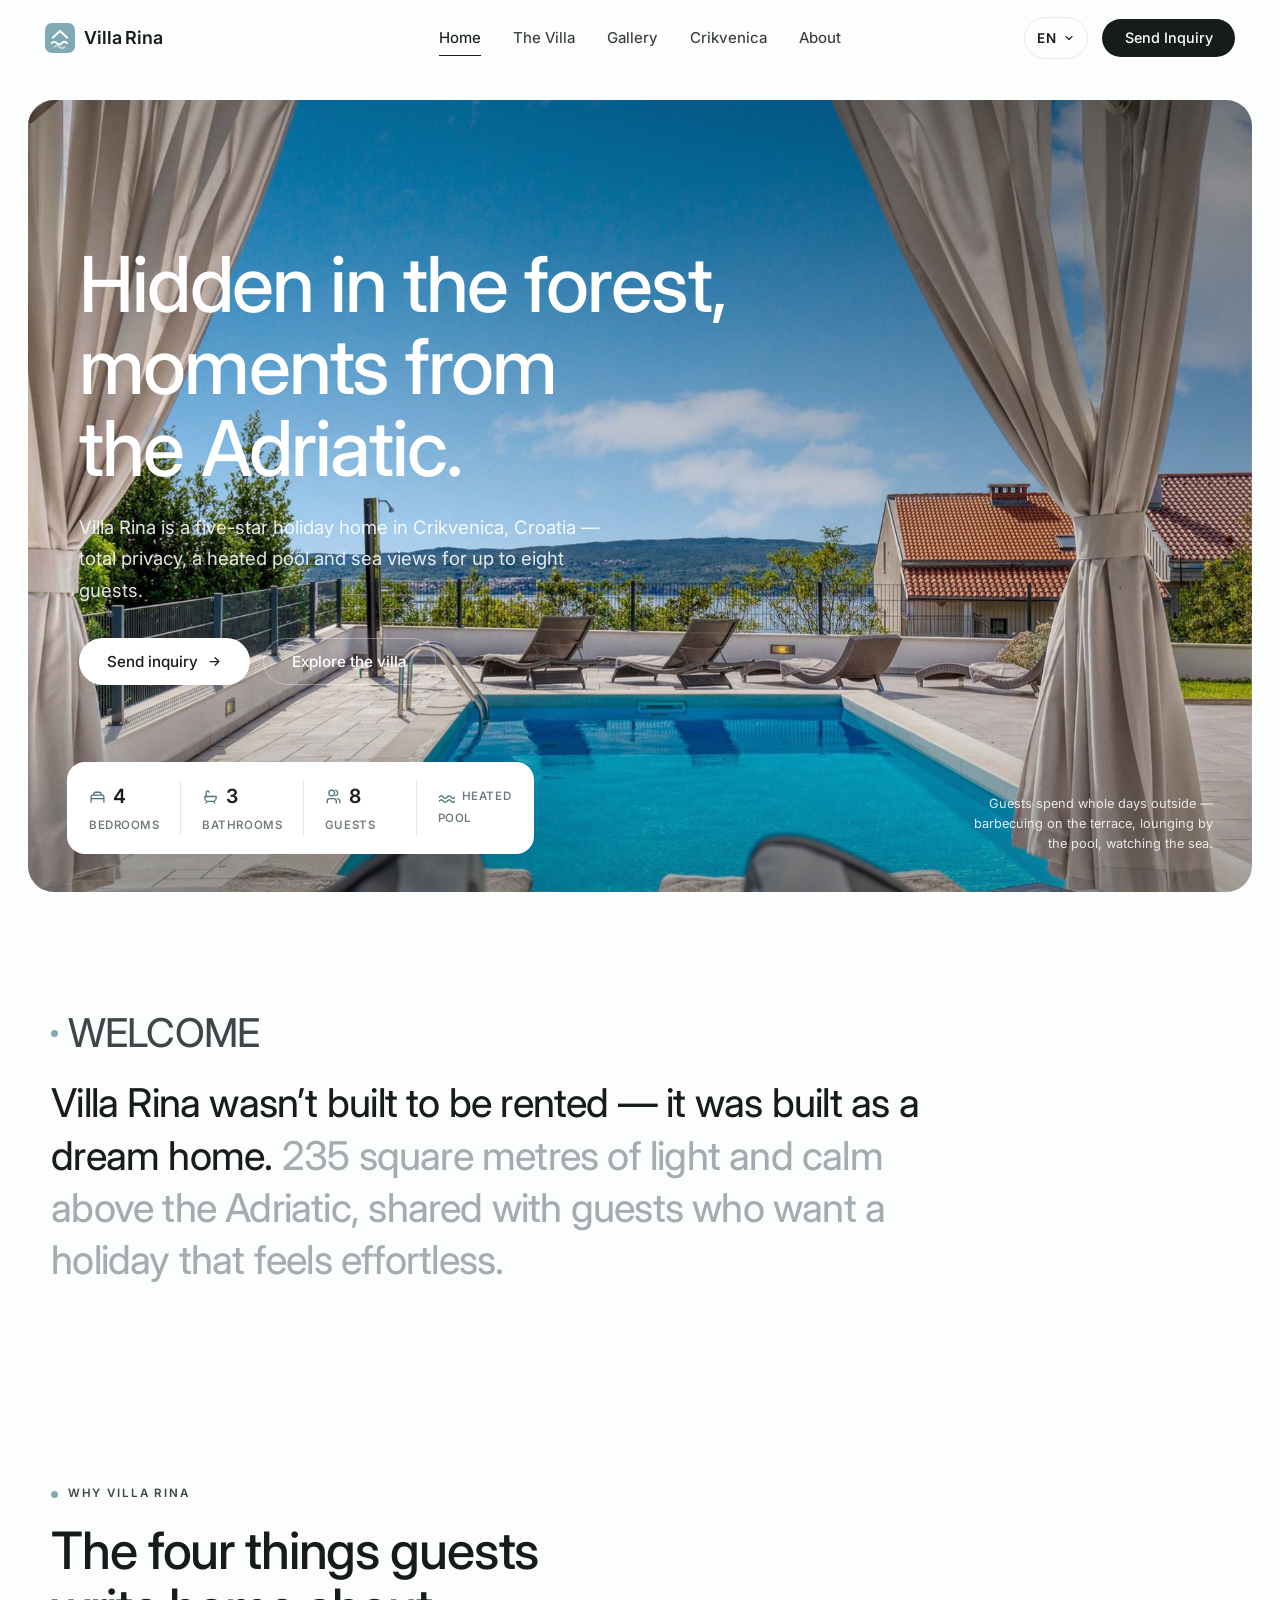
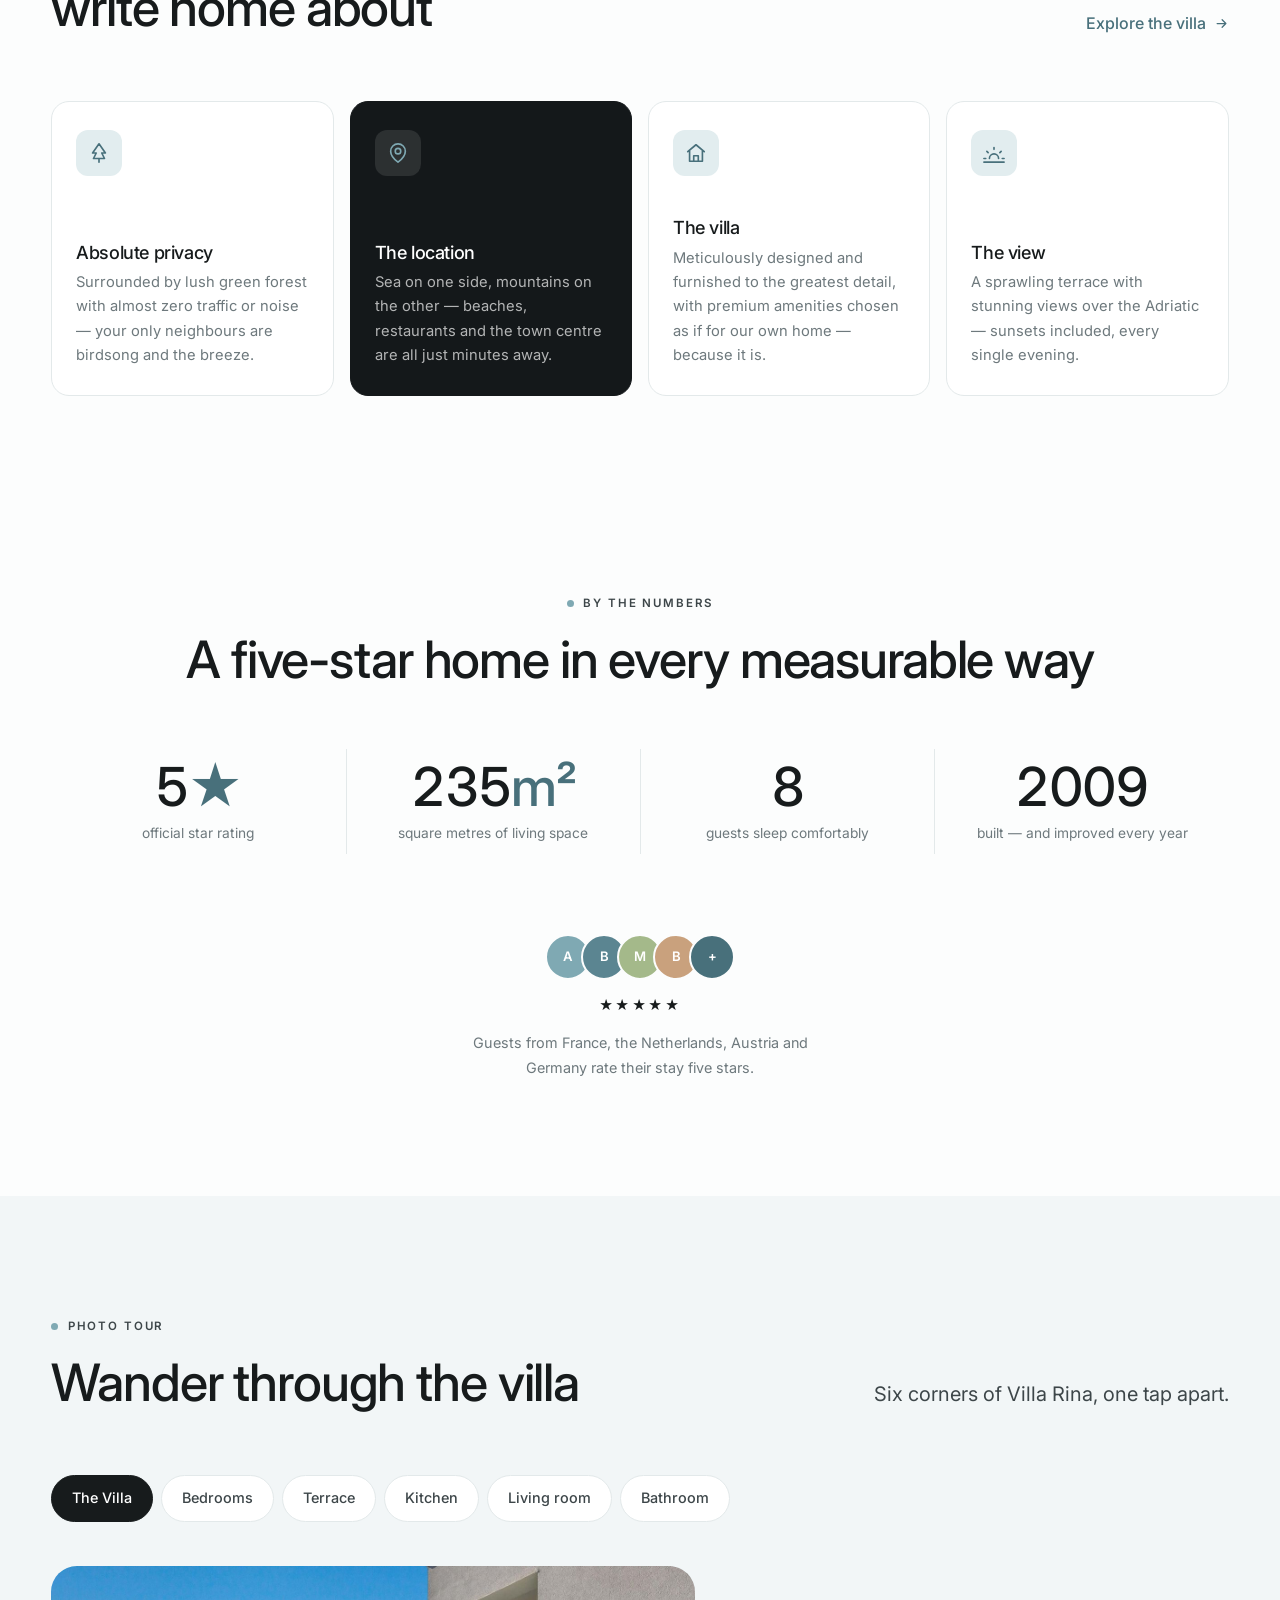
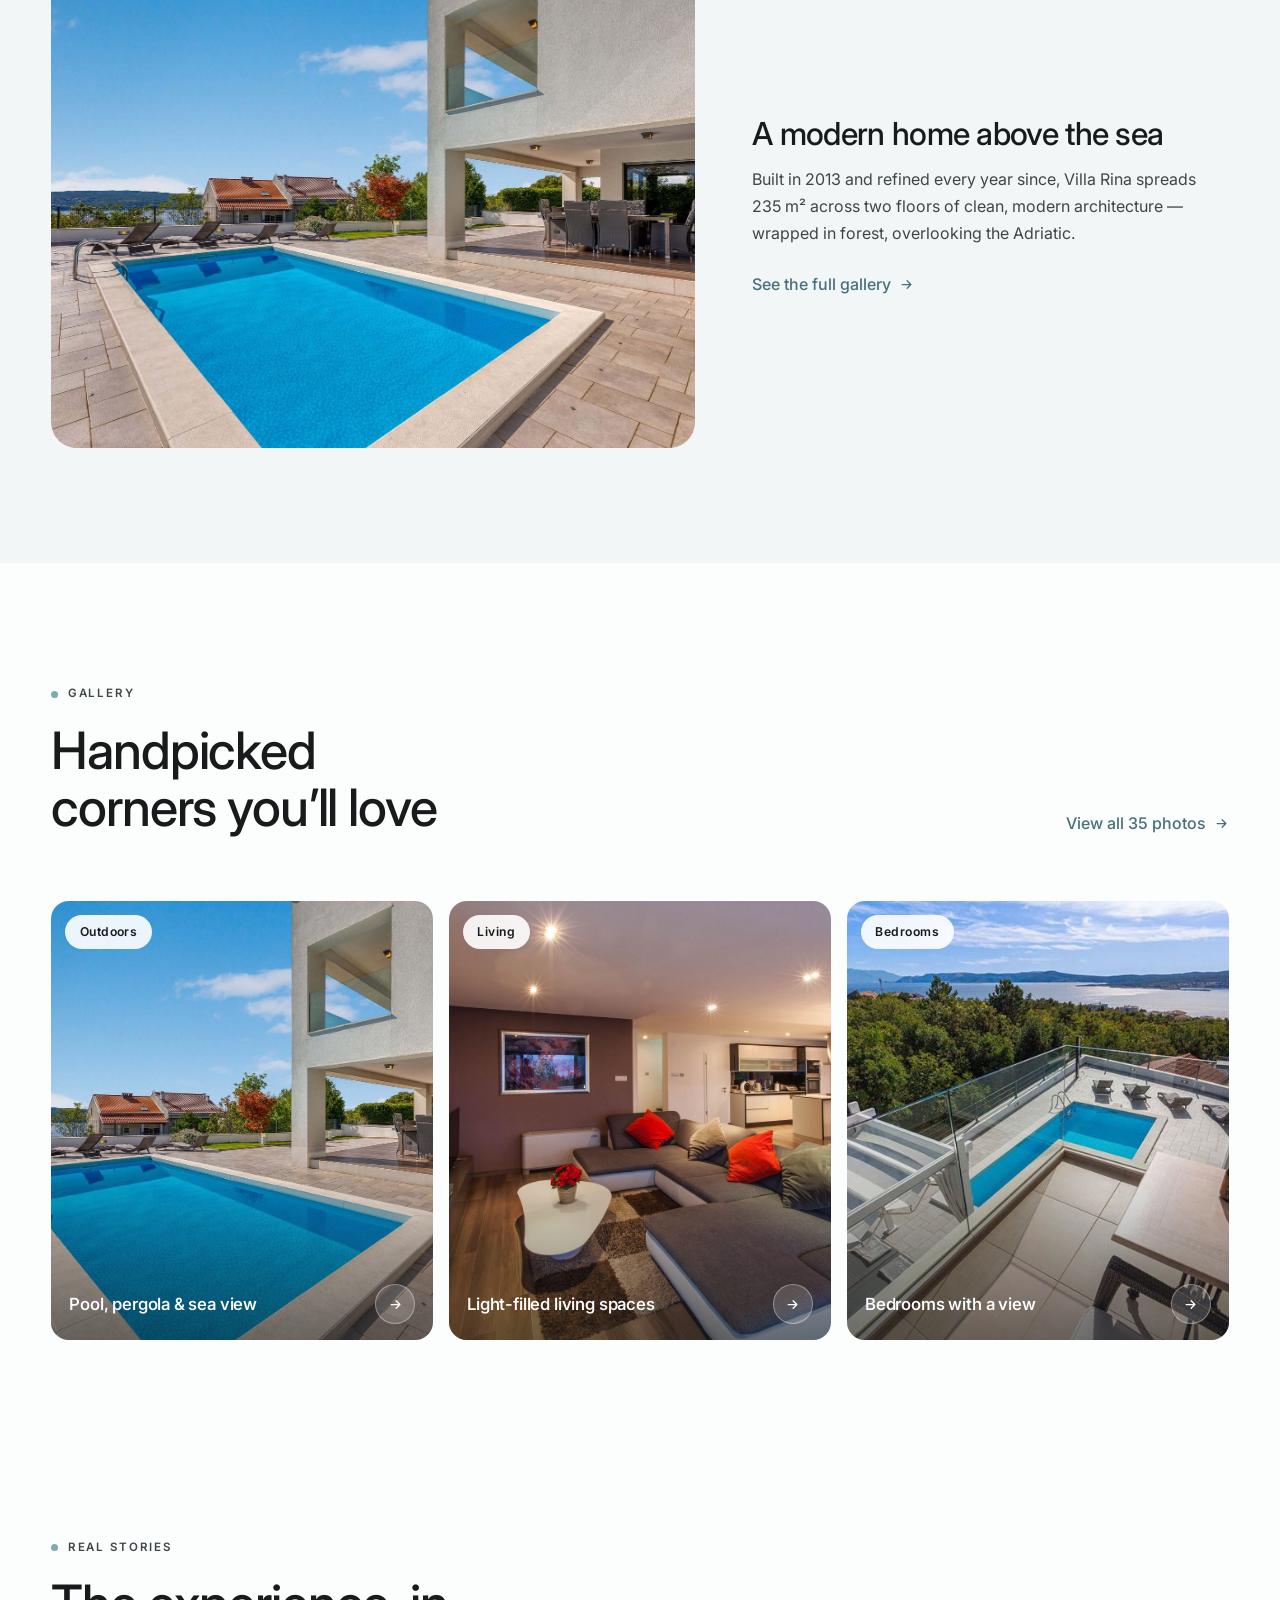
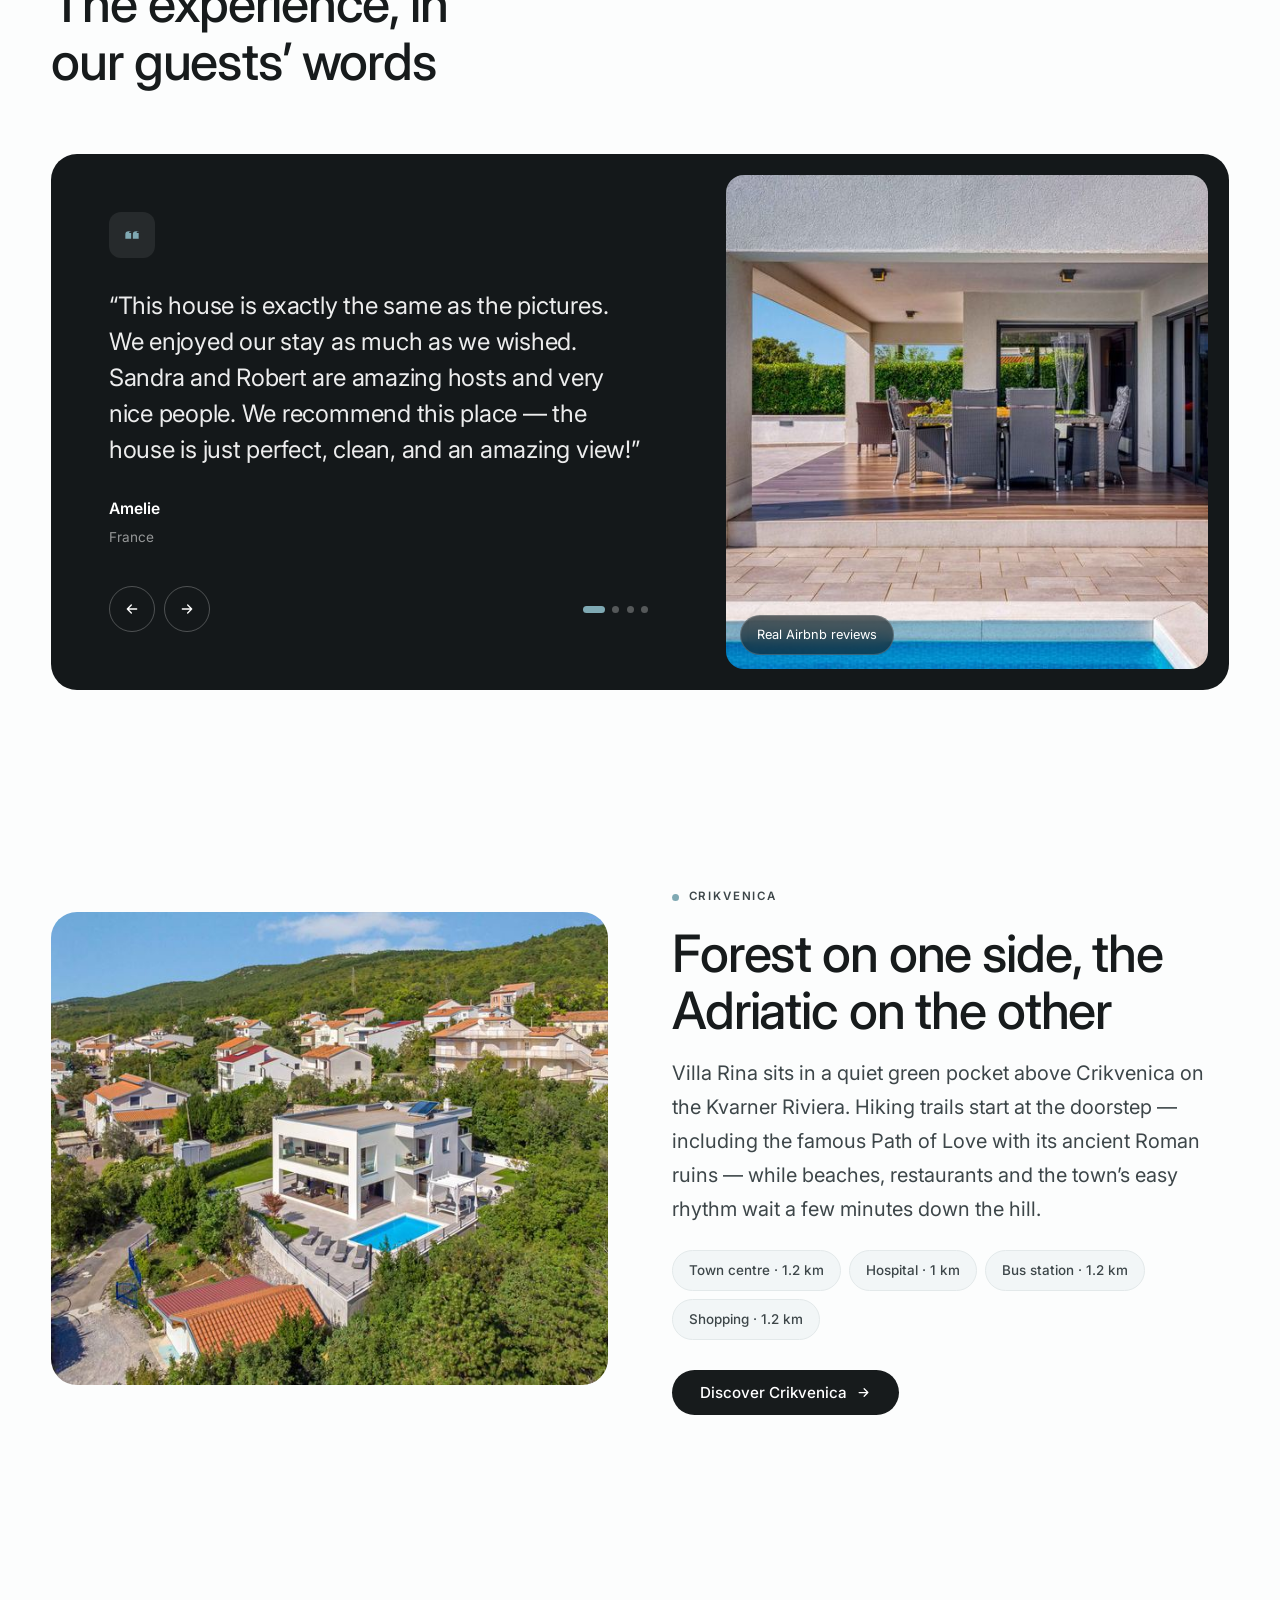
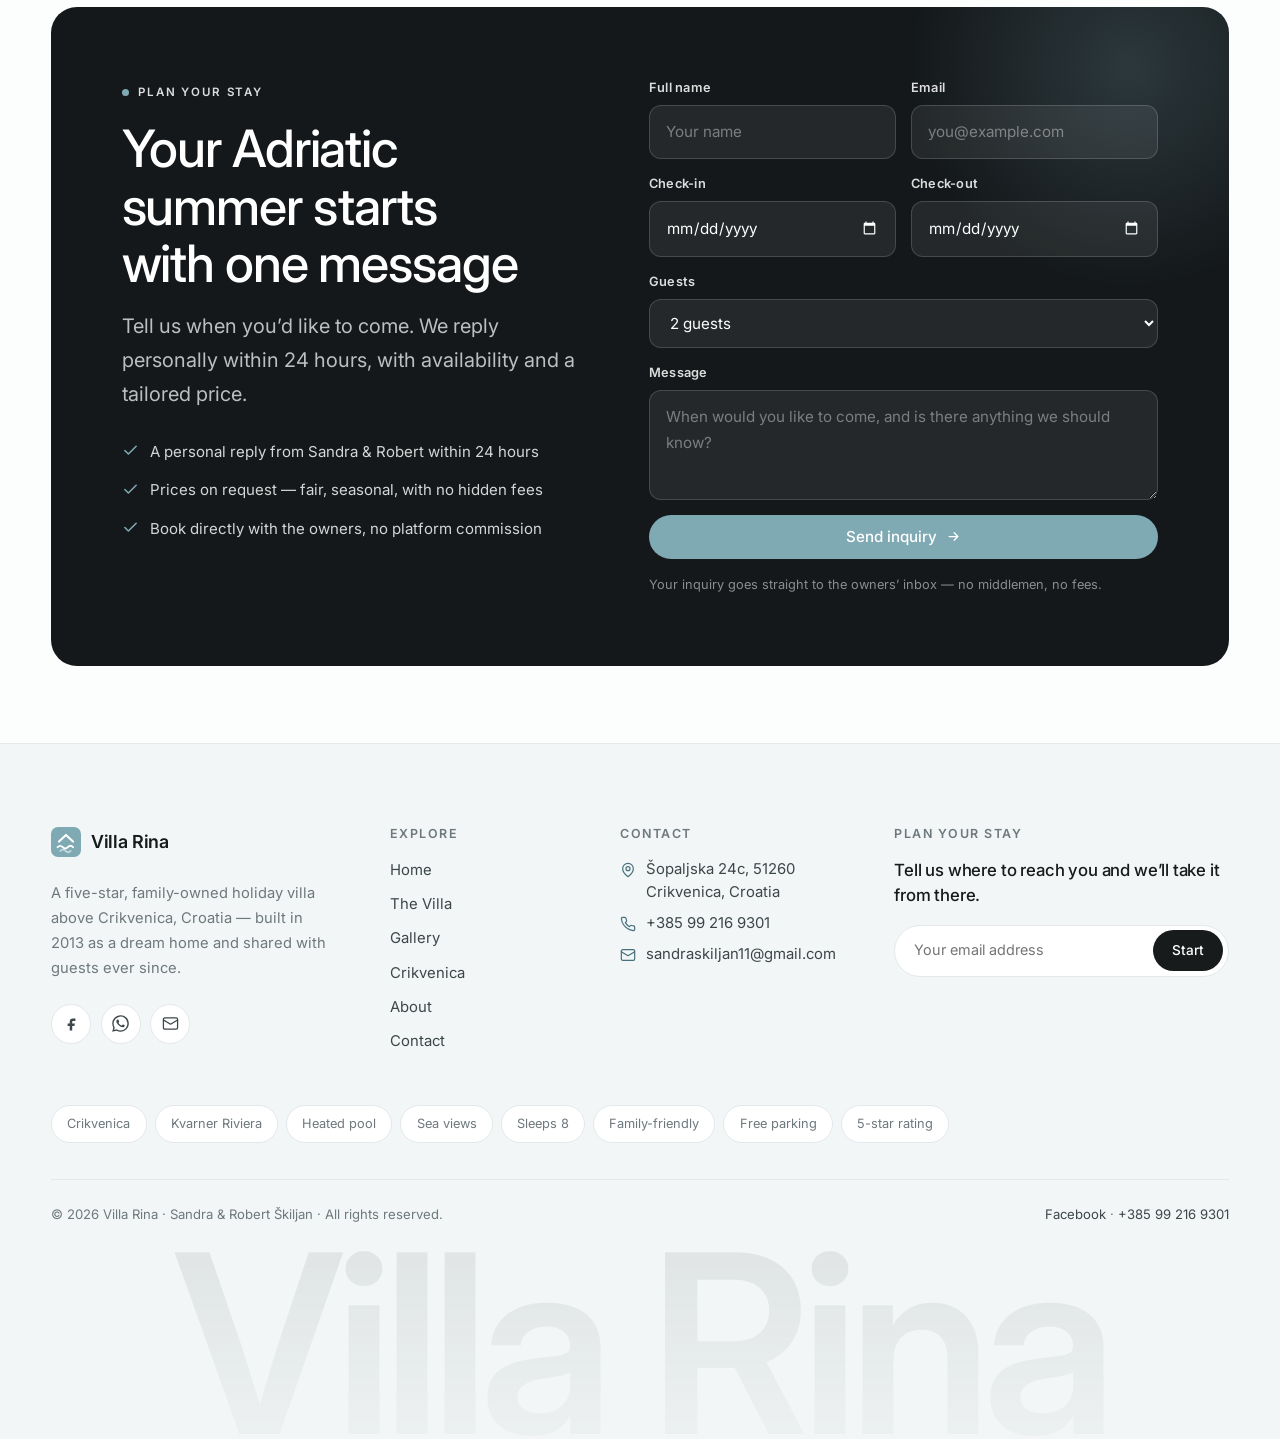
==== index.html @ eb0e244b "Build complete Villa Rina website (EN/DE/HR) - 7-page static site: home, villa, gallery, location, a" ====
<!DOCTYPE html>
<html lang="en">
<head>
  <meta charset="UTF-8">
  <meta name="viewport" content="width=device-width, initial-scale=1">
  <title>Villa Rina — Luxury 5-Star Holiday Villa with Heated Pool in Crikvenica, Croatia</title>
  <meta name="description" content="Villa Rina is a luxury 5-star holiday home in Crikvenica, Croatia. 4 bedrooms, 3 bathrooms, heated pool and stunning Adriatic sea views for up to 8 guests — hidden in the forest, minutes from the beach.">
  <!-- TODO: update the canonical + og:url/og:image domains below to the final deployed domain -->
  <link rel="canonical" href="https://www.villa-rina.com/">
  <meta property="og:type" content="website">
  <meta property="og:site_name" content="Villa Rina">
  <meta property="og:title" content="Villa Rina — Your Private 5-Star Escape Above the Adriatic">
  <meta property="og:description" content="Luxury holiday villa in Crikvenica, Croatia: 4 bedrooms, heated pool, total privacy and sea views for up to 8 guests. Prices on request.">
  <meta property="og:image" content="https://www.villa-rina.com/images/og-image.jpg">
  <meta property="og:url" content="https://www.villa-rina.com/">
  <meta name="twitter:card" content="summary_large_image">
  <link rel="icon" type="image/svg+xml" href="favicon.svg">
  <link rel="preconnect" href="https://fonts.googleapis.com">
  <link rel="preconnect" href="https://fonts.gstatic.com" crossorigin>
  <link href="https://fonts.googleapis.com/css2?family=Inter:wght@300;400;500;600;700&display=swap" rel="stylesheet">
  <link rel="preload" as="image" href="images/outdoors1r.jpg" fetchpriority="high">
  <link rel="stylesheet" href="css/style.css">
  <script>document.documentElement.classList.add("js");</script>
  <script type="application/ld+json">
  {
    "@context": "https://schema.org",
    "@type": "VacationRental",
    "name": "Villa Rina",
    "description": "Luxury 5-star holiday villa in Crikvenica, Croatia with 4 bedrooms, 3 bathrooms, a heated pool and Adriatic sea views for up to 8 guests. Surrounded by forest, minutes from the town centre and beaches.",
    "url": "https://www.villa-rina.com/",
    "image": [
      "https://www.villa-rina.com/images/outdoors1r.jpg",
      "https://www.villa-rina.com/images/outdoors2rb.jpg",
      "https://www.villa-rina.com/images/living1r.jpg"
    ],
    "address": {
      "@type": "PostalAddress",
      "streetAddress": "Šopaljska 24c",
      "addressLocality": "Crikvenica",
      "postalCode": "51260",
      "addressCountry": "HR"
    },
    "geo": { "@type": "GeoCoordinates", "latitude": 45.1786, "longitude": 14.6907 },
    "telephone": "+385992169301",
    "email": "sandraskiljan11@gmail.com",
    "starRating": { "@type": "Rating", "ratingValue": "5", "bestRating": "5" },
    "numberOfRooms": 4,
    "numberOfBedrooms": 4,
    "numberOfBathroomsTotal": 3,
    "occupancy": { "@type": "QuantitativeValue", "maxValue": 8, "unitCode": "C62" },
    "floorSize": { "@type": "QuantitativeValue", "value": 235, "unitCode": "MTK" },
    "yearBuilt": 2013,
    "checkinTime": "16:00",
    "checkoutTime": "10:00",
    "priceRange": "Prices on request",
    "amenityFeature": [
      { "@type": "LocationFeatureSpecification", "name": "Heated pool", "value": true },
      { "@type": "LocationFeatureSpecification", "name": "Sea view", "value": true },
      { "@type": "LocationFeatureSpecification", "name": "Free private parking", "value": true },
      { "@type": "LocationFeatureSpecification", "name": "WiFi", "value": true },
      { "@type": "LocationFeatureSpecification", "name": "Air conditioning", "value": true },
      { "@type": "LocationFeatureSpecification", "name": "Barbecue", "value": true },
      { "@type": "LocationFeatureSpecification", "name": "Washer", "value": true },
      { "@type": "LocationFeatureSpecification", "name": "Family friendly", "value": true }
    ],
    "containedInPlace": { "@type": "Place", "name": "Crikvenica, Kvarner Riviera, Croatia" }
  }
  </script>
</head>
<body data-page="index">

  <!-- ======================== NAVIGATION ======================== -->
  <header class="site-nav">
    <div class="nav-inner">
      <a class="nav-logo" href="index.html" data-i18n-aria="a11y.home" aria-label="Villa Rina — home">
        <svg viewBox="0 0 64 64" fill="none" aria-hidden="true"><rect width="64" height="64" rx="15" fill="#7FA9B3"/><path d="M17 31 32 17l15 14" stroke="#fff" stroke-width="4.5" stroke-linecap="round" stroke-linejoin="round"/><path d="M14 43q5.5-5.5 11 0t11 0 11 0" stroke="#fff" stroke-width="4" stroke-linecap="round"/><path d="M20 51q5.5-5.5 11 0t11 0" stroke="#fff" stroke-width="4" stroke-linecap="round" opacity=".55"/></svg>
        <span>Villa Rina</span>
      </a>
      <nav class="nav-links" data-i18n-aria="a11y.mainNav" aria-label="Main navigation">
        <a class="nav-link is-active" aria-current="page" href="index.html" data-i18n="nav.home">Home</a>
        <a class="nav-link" href="villa.html" data-i18n="nav.villa">The Villa</a>
        <a class="nav-link" href="gallery.html" data-i18n="nav.gallery">Gallery</a>
        <a class="nav-link" href="location.html" data-i18n="nav.location">Crikvenica</a>
        <a class="nav-link" href="about.html" data-i18n="nav.about">About</a>
      </nav>
      <div class="nav-actions">
        <div class="lang">
          <button class="lang-btn" data-i18n-aria="a11y.lang" aria-label="Choose language" aria-haspopup="true" aria-expanded="false">
            <span data-lang-current>EN</span>
            <svg viewBox="0 0 24 24" fill="none" stroke="currentColor" stroke-width="2.2" stroke-linecap="round" stroke-linejoin="round" aria-hidden="true"><path d="M6 9l6 6 6-6"/></svg>
          </button>
          <div class="lang-menu">
            <button data-set-lang="en" class="is-active"><span class="lang-code">EN</span> English</button>
            <button data-set-lang="de"><span class="lang-code">DE</span> Deutsch</button>
            <button data-set-lang="hr"><span class="lang-code">HR</span> Hrvatski</button>
          </div>
        </div>
        <a class="btn btn--nav" href="contact.html" data-i18n="nav.cta">Send Inquiry</a>
        <button class="burger" data-burger aria-expanded="false" aria-controls="mobileMenu" data-i18n-aria="a11y.menuOpen" aria-label="Open menu"><span></span><span></span></button>
      </div>
    </div>
  </header>

  <div class="mobile-menu" id="mobileMenu" aria-hidden="true">
    <nav class="mobile-links">
      <a href="index.html"><small>01</small><span data-i18n="nav.home">Home</span></a>
      <a href="villa.html"><small>02</small><span data-i18n="nav.villa">The Villa</span></a>
      <a href="gallery.html"><small>03</small><span data-i18n="nav.gallery">Gallery</span></a>
      <a href="location.html"><small>04</small><span data-i18n="nav.location">Crikvenica</span></a>
      <a href="about.html"><small>05</small><span data-i18n="nav.about">About</span></a>
      <a href="contact.html"><small>06</small><span data-i18n="nav.contact">Contact</span></a>
    </nav>
    <div class="mobile-menu-foot">
      <a class="btn btn--accent" href="contact.html" data-i18n="nav.cta">Send Inquiry</a>
      <div class="mobile-lang">
        <button data-set-lang="en" class="is-active">EN</button>
        <button data-set-lang="de">DE</button>
        <button data-set-lang="hr">HR</button>
      </div>
    </div>
  </div>

  <div class="canvas">
    <main>

      <!-- ======================== HERO ======================== -->
      <section class="hero">
        <div class="hero-frame">
          <div class="hero-media" aria-hidden="true">
            <div class="hero-parallax" data-parallax-hero>
              <img src="images/outdoors1r.jpg"
                   srcset="images/thumbs/outdoors1r.jpg 800w, images/outdoors1r.jpg 2000w"
                   sizes="100vw" fetchpriority="high"
                   alt="">
            </div>
          </div>
          <div class="hero-content">
            <h1 class="hero-title">
              <span class="hero-line"><span data-i18n="hero.l1">Hidden in the forest,</span></span>
              <span class="hero-line"><span data-i18n="hero.l2">moments from</span></span>
              <span class="hero-line"><span data-i18n="hero.l3">the Adriatic.</span></span>
            </h1>
            <p class="hero-sub" data-i18n="hero.sub">Villa Rina is a five-star holiday home in Crikvenica, Croatia — total privacy, a heated pool and sea views for up to eight guests.</p>
            <div class="hero-ctas">
              <a class="btn btn--light" href="contact.html">
                <span data-i18n="hero.cta1">Send inquiry</span>
                <svg viewBox="0 0 24 24" fill="none" stroke="currentColor" stroke-width="2" stroke-linecap="round" stroke-linejoin="round" aria-hidden="true"><path d="M5 12h14M13 6l6 6-6 6"/></svg>
              </a>
              <a class="btn btn--ghost-light" href="villa.html" data-i18n="hero.cta2">Explore the villa</a>
            </div>
          </div>

          <aside class="glance">
            <div class="glance-item">
              <strong><svg viewBox="0 0 24 24" fill="none" stroke="currentColor" stroke-width="1.8" stroke-linecap="round" stroke-linejoin="round" aria-hidden="true"><path d="M3 18v-6a2 2 0 0 1 2-2h14a2 2 0 0 1 2 2v6M3 18v2m18-2v2M3 15h18M7 10V8a2 2 0 0 1 2-2h6a2 2 0 0 1 2 2v2"/></svg>4</strong>
              <span data-i18n="glance.bedrooms">Bedrooms</span>
            </div>
            <div class="glance-sep" aria-hidden="true"></div>
            <div class="glance-item">
              <strong><svg viewBox="0 0 24 24" fill="none" stroke="currentColor" stroke-width="1.8" stroke-linecap="round" stroke-linejoin="round" aria-hidden="true"><path d="M4 12h16v2a5 5 0 0 1-5 5H9a5 5 0 0 1-5-5v-2ZM6 12V6a2 2 0 0 1 4 0M7 19l-1 2m11-2 1 2"/></svg>3</strong>
              <span data-i18n="glance.bathrooms">Bathrooms</span>
            </div>
            <div class="glance-sep" aria-hidden="true"></div>
            <div class="glance-item">
              <strong><svg viewBox="0 0 24 24" fill="none" stroke="currentColor" stroke-width="1.8" stroke-linecap="round" stroke-linejoin="round" aria-hidden="true"><path d="M16 21v-2a4 4 0 0 0-4-4H7a4 4 0 0 0-4 4v2M9.5 11a4 4 0 1 0 0-8 4 4 0 0 0 0 8ZM21 21v-2a4 4 0 0 0-3-3.87M15 3.13a4 4 0 0 1 0 7.75"/></svg>8</strong>
              <span data-i18n="glance.guests">Guests</span>
            </div>
            <div class="glance-sep" aria-hidden="true"></div>
            <div class="glance-item">
              <strong><svg viewBox="0 0 24 24" fill="none" stroke="currentColor" stroke-width="1.8" stroke-linecap="round" aria-hidden="true"><path d="M2 13c1.7-2.3 3.8-2.3 5.5 0s3.8 2.3 5.5 0 3.8-2.3 5.5 0 3.3 2 5.5 0M2 18.5c1.7-2.3 3.8-2.3 5.5 0s3.8 2.3 5.5 0 3.8-2.3 5.5 0 3.3 2 5.5 0"/></svg><span data-i18n="glance.heated">Heated</span></strong>
              <span data-i18n="glance.pool">Pool</span>
            </div>
          </aside>

          <p class="hero-note" data-i18n="hero.note">Guests spend whole days outside — barbecuing on the terrace, lounging by the pool, watching the sea.</p>
        </div>
      </section>

      <!-- ======================== INTRO STATEMENT ======================== -->
      <section class="section">
        <div class="container">
          <div class="intro-statement" data-reveal>
            <p class="eyebrow" data-i18n="intro.eyebrow">Welcome</p>
            <p><span data-i18n="intro.a">Villa Rina wasn’t built to be rented — it was built as a dream home.</span><span class="dim" data-i18n="intro.b"> 235 square metres of light and calm above the Adriatic, shared with guests who want a holiday that feels effortless.</span></p>
          </div>
        </div>
      </section>

      <!-- ======================== HIGHLIGHTS ======================== -->
      <section class="section section--tight">
        <div class="container">
          <div class="section-head" data-reveal>
            <div>
              <p class="eyebrow" data-i18n="hl.eyebrow">Why Villa Rina</p>
              <h2 class="h-1" data-i18n="hl.title">The four things guests write home about</h2>
            </div>
            <a class="link-arrow" href="villa.html"><span data-i18n="hero.cta2">Explore the villa</span>
              <svg viewBox="0 0 24 24" fill="none" stroke="currentColor" stroke-width="2" stroke-linecap="round" stroke-linejoin="round" aria-hidden="true"><path d="M5 12h14M13 6l6 6-6 6"/></svg></a>
          </div>
          <div class="cards-4" data-reveal-group>
            <article class="card" data-reveal>
              <div class="card-ico"><svg viewBox="0 0 24 24" fill="none" stroke="currentColor" stroke-width="1.8" stroke-linecap="round" stroke-linejoin="round" aria-hidden="true"><path d="M12 2 5 12h4l-3 6h12l-3-6h4L12 2ZM12 18v4"/></svg></div>
              <div class="card-body">
                <h3 data-i18n="hl.1.t">Absolute privacy</h3>
                <p data-i18n="hl.1.d">Surrounded by lush green forest with almost zero traffic or noise — your only neighbours are birdsong and the breeze.</p>
              </div>
            </article>
            <article class="card card--dark" data-reveal>
              <div class="card-ico"><svg viewBox="0 0 24 24" fill="none" stroke="currentColor" stroke-width="1.8" stroke-linecap="round" stroke-linejoin="round" aria-hidden="true"><path d="M20 10c0 6-8 12-8 12s-8-6-8-12a8 8 0 1 1 16 0Z"/><circle cx="12" cy="10" r="3"/></svg></div>
              <div class="card-body">
                <h3 data-i18n="hl.2.t">The location</h3>
                <p data-i18n="hl.2.d">Sea on one side, mountains on the other — beaches, restaurants and the town centre are all just minutes away.</p>
              </div>
            </article>
            <article class="card" data-reveal>
              <div class="card-ico"><svg viewBox="0 0 24 24" fill="none" stroke="currentColor" stroke-width="1.8" stroke-linecap="round" stroke-linejoin="round" aria-hidden="true"><path d="M3 10.5 12 3l9 7.5M5 9.5V21h14V9.5M9.5 21v-6h5v6"/></svg></div>
              <div class="card-body">
                <h3 data-i18n="hl.3.t">The villa</h3>
                <p data-i18n="hl.3.d">Meticulously designed and furnished to the greatest detail, with premium amenities chosen as if for our own home — because it is.</p>
              </div>
            </article>
            <article class="card" data-reveal>
              <div class="card-ico"><svg viewBox="0 0 24 24" fill="none" stroke="currentColor" stroke-width="1.8" stroke-linecap="round" stroke-linejoin="round" aria-hidden="true"><path d="M17 18a5 5 0 0 0-10 0M12 6v2M4.2 10.2l1.4 1.4M1 18h2M21 18h2M18.4 11.6l1.4-1.4M23 22H1"/></svg></div>
              <div class="card-body">
                <h3 data-i18n="hl.4.t">The view</h3>
                <p data-i18n="hl.4.d">A sprawling terrace with stunning views over the Adriatic — sunsets included, every single evening.</p>
              </div>
            </article>
          </div>
        </div>
      </section>

      <!-- ======================== STATS ======================== -->
      <section class="section stats">
        <div class="container">
          <div class="stats-title" data-reveal>
            <p class="eyebrow" style="justify-content:center" data-i18n="stats.eyebrow">By the numbers</p>
            <h2 class="h-1" data-i18n="stats.title">A five-star home in every measurable way</h2>
          </div>
          <div class="stats-grid" data-reveal-group>
            <div class="stat" data-reveal>
              <p class="stat-num" data-count="5"><span class="stat-value">5</span><span class="stat-suffix">★</span></p>
              <p class="stat-cap" data-i18n="stats.1.c">official star rating</p>
            </div>
            <div class="stat" data-reveal>
              <p class="stat-num" data-count="235"><span class="stat-value">235</span><span class="stat-suffix">m²</span></p>
              <p class="stat-cap" data-i18n="stats.2.c">square metres of living space</p>
            </div>
            <div class="stat" data-reveal>
              <p class="stat-num" data-count="8"><span class="stat-value">8</span></p>
              <p class="stat-cap" data-i18n="stats.3.c">guests sleep comfortably</p>
            </div>
            <div class="stat" data-reveal>
              <p class="stat-num" data-count="2013"><span class="stat-value">2013</span></p>
              <p class="stat-cap" data-i18n="stats.4.c">built — and improved every year</p>
            </div>
          </div>
          <div class="guests-strip" data-reveal>
            <div class="avatars" aria-hidden="true">
              <span class="avatar avatar--1">A</span>
              <span class="avatar avatar--2">B</span>
              <span class="avatar avatar--3">M</span>
              <span class="avatar avatar--4">B</span>
              <span class="avatar avatar--5">+</span>
            </div>
            <p class="stars" aria-hidden="true">★★★★★</p>
            <p data-i18n="stats.guests">Guests from France, the Netherlands, Austria and Germany rate their stay five stars.</p>
          </div>
        </div>
      </section>

      <!-- ======================== PHOTO TOUR ======================== -->
      <section class="section section--soft" id="tour">
        <div class="container">
          <div class="section-head" data-reveal>
            <div>
              <p class="eyebrow" data-i18n="tour.eyebrow">Photo tour</p>
              <h2 class="h-1" data-i18n="tour.title">Wander through the villa</h2>
            </div>
            <p class="lead" data-i18n="tour.sub">Six corners of Villa Rina, one tap apart.</p>
          </div>
          <div class="tour-tabs" role="tablist" aria-label="Villa areas" data-reveal>
            <button class="chip tour-tab is-active" role="tab" aria-selected="true" tabindex="0" data-tour="villa" data-i18n="tour.tab.villa">The Villa</button>
            <button class="chip tour-tab" role="tab" aria-selected="false" tabindex="-1" data-tour="bedrooms" data-i18n="tour.tab.bedrooms">Bedrooms</button>
            <button class="chip tour-tab" role="tab" aria-selected="false" tabindex="-1" data-tour="terrace" data-i18n="tour.tab.terrace">Terrace</button>
            <button class="chip tour-tab" role="tab" aria-selected="false" tabindex="-1" data-tour="kitchen" data-i18n="tour.tab.kitchen">Kitchen</button>
            <button class="chip tour-tab" role="tab" aria-selected="false" tabindex="-1" data-tour="living" data-i18n="tour.tab.living">Living room</button>
            <button class="chip tour-tab" role="tab" aria-selected="false" tabindex="-1" data-tour="bath" data-i18n="tour.tab.bath">Bathroom</button>
          </div>
          <div class="tour-body" data-reveal>
            <div class="tour-media">
              <img class="is-active" src="images/outdoors2rf.jpg" alt="Villa Rina seen across the heated pool with outdoor dining in the background">
              <img src="" alt="" aria-hidden="true">
            </div>
            <div class="tour-text" role="tabpanel" aria-live="polite">
              <h3 class="tour-swap" data-tour-title data-i18n="tour.villa.t">A modern home above the sea</h3>
              <p class="tour-swap" data-tour-desc data-i18n="tour.villa.d">Built in 2013 and refined every year since, Villa Rina spreads 235 m² across two floors of clean, modern architecture — wrapped in forest, overlooking the Adriatic.</p>
              <a class="link-arrow" href="gallery.html"><span data-i18n="tour.link">See the full gallery</span>
                <svg viewBox="0 0 24 24" fill="none" stroke="currentColor" stroke-width="2" stroke-linecap="round" stroke-linejoin="round" aria-hidden="true"><path d="M5 12h14M13 6l6 6-6 6"/></svg></a>
            </div>
          </div>
        </div>
      </section>

      <!-- ======================== GALLERY TEASER ======================== -->
      <section class="section">
        <div class="container">
          <div class="section-head" data-reveal>
            <div>
              <p class="eyebrow" data-i18n="gt.eyebrow">Gallery</p>
              <h2 class="h-1" data-i18n="gt.title">Handpicked corners you’ll love</h2>
            </div>
            <a class="link-arrow" href="gallery.html"><span data-i18n="gt.link">View all 35 photos</span>
              <svg viewBox="0 0 24 24" fill="none" stroke="currentColor" stroke-width="2" stroke-linecap="round" stroke-linejoin="round" aria-hidden="true"><path d="M5 12h14M13 6l6 6-6 6"/></svg></a>
          </div>
          <div class="img-cards" data-reveal-group>
            <a class="img-card" href="gallery.html" data-reveal>
              <img src="images/thumbs/outdoors2rf.jpg" srcset="images/thumbs/outdoors2rf.jpg 800w, images/outdoors2rf.jpg 1600w" sizes="(max-width: 768px) 92vw, 30vw" loading="lazy" alt="Heated pool with the villa and outdoor dining area in the background">
              <span class="img-card-tag" data-i18n="cat.outdoors">Outdoors</span>
              <span class="img-card-foot">
                <strong data-i18n="gt.1.t">Pool, pergola &amp; sea view</strong>
                <span class="go"><svg viewBox="0 0 24 24" fill="none" stroke="currentColor" stroke-width="2" stroke-linecap="round" stroke-linejoin="round" aria-hidden="true"><path d="M5 12h14M13 6l6 6-6 6"/></svg></span>
              </span>
            </a>
            <a class="img-card" href="gallery.html" data-reveal>
              <img src="images/thumbs/living1r.jpg" srcset="images/thumbs/living1r.jpg 800w, images/living1r.jpg 1600w" sizes="(max-width: 768px) 92vw, 30vw" loading="lazy" alt="Open-plan living room with corner sofa and dining area">
              <span class="img-card-tag" data-i18n="cat.living">Living</span>
              <span class="img-card-foot">
                <strong data-i18n="gt.2.t">Light-filled living spaces</strong>
                <span class="go"><svg viewBox="0 0 24 24" fill="none" stroke="currentColor" stroke-width="2" stroke-linecap="round" stroke-linejoin="round" aria-hidden="true"><path d="M5 12h14M13 6l6 6-6 6"/></svg></span>
              </span>
            </a>
            <a class="img-card" href="gallery.html" data-reveal>
              <img src="images/thumbs/bedroom5r.jpg" srcset="images/thumbs/bedroom5r.jpg 800w, images/bedroom5r.jpg 1600w" sizes="(max-width: 768px) 92vw, 30vw" loading="lazy" alt="View of the pool and the Adriatic sea from a bedroom balcony">
              <span class="img-card-tag" data-i18n="cat.bedrooms">Bedrooms</span>
              <span class="img-card-foot">
                <strong data-i18n="gt.3.t">Bedrooms with a view</strong>
                <span class="go"><svg viewBox="0 0 24 24" fill="none" stroke="currentColor" stroke-width="2" stroke-linecap="round" stroke-linejoin="round" aria-hidden="true"><path d="M5 12h14M13 6l6 6-6 6"/></svg></span>
              </span>
            </a>
          </div>
        </div>
      </section>

      <!-- ======================== TESTIMONIALS ======================== -->
      <section class="section section--tight">
        <div class="container">
          <div class="section-head" data-reveal>
            <div>
              <p class="eyebrow" data-i18n="testi.eyebrow">Real stories</p>
              <h2 class="h-1" data-i18n="testi.title">The experience, in our guests’ words</h2>
            </div>
          </div>
          <div class="testi" data-carousel data-reveal>
            <div class="testi-main">
              <div class="testi-quote-ico" aria-hidden="true">
                <svg viewBox="0 0 24 24" aria-hidden="true"><path fill="currentColor" d="M11 7.5H7.8A3.8 3.8 0 0 0 4 11.3v5.2h7v-7H8.6c0-1.1.9-1.6 2.4-1.6V7.5Zm9 0h-3.2A3.8 3.8 0 0 0 13 11.3v5.2h7v-7h-2.4c0-1.1.9-1.6 2.4-1.6V7.5Z"/></svg>
              </div>
              <div class="testi-slides">
                <figure class="testi-slide is-active">
                  <blockquote data-i18n="testi.1.q">“This house is exactly the same as the pictures. We enjoyed our stay as much as we wished. Sandra and Robert are amazing hosts and very nice people. We recommend this place — the house is just perfect, clean, and an amazing view!”</blockquote>
                  <figcaption class="testi-who"><strong>Amelie</strong><span data-i18n="testi.1.c">France</span></figcaption>
                </figure>
                <figure class="testi-slide">
                  <blockquote data-i18n="testi.2.q">“This is a fantastic, beautiful house! Modern and very clean villa with large bedrooms and private bathrooms. The house has everything you need; great swimming pool, beautiful views, very complete kitchen! We had an amazing stay with family — 4 adults and 3 children.”</blockquote>
                  <figcaption class="testi-who"><strong>Bart</strong><span data-i18n="testi.2.c">Netherlands</span></figcaption>
                </figure>
                <figure class="testi-slide">
                  <blockquote data-i18n="testi.3.q">“This is a gorgeous house. My family enjoyed a fantastic week at this quiet, comfy and luxurious place. Sandra &amp; Robert are wonderful and caring hosts!”</blockquote>
                  <figcaption class="testi-who"><strong>Michael</strong><span data-i18n="testi.3.c">Austria</span></figcaption>
                </figure>
                <figure class="testi-slide">
                  <blockquote data-i18n="testi.4.q">“We had an amazing time in Croatia and really enjoyed staying in Villa Rina. The house and location are fantastic and it even looks better than in the pictures. Thank you Sandra and Robert!”</blockquote>
                  <figcaption class="testi-who"><strong>Bianca</strong><span data-i18n="testi.4.c">Austria</span></figcaption>
                </figure>
              </div>
              <div class="testi-controls">
                <div class="testi-arrows">
                  <button class="testi-arrow" data-carousel-prev data-i18n-aria="a11y.prevReview" aria-label="Previous review">
                    <svg viewBox="0 0 24 24" fill="none" stroke="currentColor" stroke-width="2" stroke-linecap="round" stroke-linejoin="round" aria-hidden="true"><path d="M19 12H5M11 18l-6-6 6-6"/></svg>
                  </button>
                  <button class="testi-arrow" data-carousel-next data-i18n-aria="a11y.nextReview" aria-label="Next review">
                    <svg viewBox="0 0 24 24" fill="none" stroke="currentColor" stroke-width="2" stroke-linecap="round" stroke-linejoin="round" aria-hidden="true"><path d="M5 12h14M13 6l6 6-6 6"/></svg>
                  </button>
                </div>
                <div class="testi-dots"></div>
              </div>
            </div>
            <div class="testi-media">
              <div class="testi-media-frame">
                <img src="images/thumbs/outdoors6r.jpg" srcset="images/thumbs/outdoors6r.jpg 800w, images/outdoors6r.jpg 1600w" sizes="(max-width: 1024px) 92vw, 38vw" loading="lazy" alt="Covered terrace dining area seen across the pool at Villa Rina">
                <span class="testi-media-chip" data-i18n="testi.chip">Real Airbnb reviews</span>
              </div>
            </div>
          </div>
        </div>
      </section>

      <!-- ======================== LOCATION TEASER ======================== -->
      <section class="section">
        <div class="container">
          <div class="split">
            <div class="split-media" data-reveal="scale">
              <img src="images/thumbs/outdoors4r.jpg" srcset="images/thumbs/outdoors4r.jpg 800w, images/outdoors4r.jpg 2000w" sizes="(max-width: 768px) 92vw, 46vw" loading="lazy" alt="Aerial view of Villa Rina within its green forested neighbourhood above Crikvenica">
            </div>
            <div data-reveal>
              <p class="eyebrow" data-i18n="lt.eyebrow">Crikvenica</p>
              <h2 class="h-1" data-i18n="lt.title">Forest on one side, the Adriatic on the other</h2>
              <p class="lead" style="margin-top:1rem" data-i18n="lt.d">Villa Rina sits in a quiet green pocket above Crikvenica on the Kvarner Riviera. Hiking trails start at the doorstep — including the famous Path of Love with its ancient Roman ruins — while beaches, restaurants and the town’s easy rhythm wait a few minutes down the hill.</p>
              <ul class="pill-list">
                <li data-i18n="lt.p1">Town centre · 1.2 km</li>
                <li data-i18n="lt.p2">Hospital · 1 km</li>
                <li data-i18n="lt.p3">Bus station · 1.2 km</li>
                <li data-i18n="lt.p4">Shopping · 1.2 km</li>
              </ul>
              <a class="btn btn--dark" href="location.html">
                <span data-i18n="lt.link">Discover Crikvenica</span>
                <svg viewBox="0 0 24 24" fill="none" stroke="currentColor" stroke-width="2" stroke-linecap="round" stroke-linejoin="round" aria-hidden="true"><path d="M5 12h14M13 6l6 6-6 6"/></svg>
              </a>
            </div>
          </div>
        </div>
      </section>

      <!-- ======================== CTA + COMPACT INQUIRY FORM ======================== -->
      <section class="section section--tight" id="inquiry">
        <div class="container">
          <div class="cta-band" data-reveal>
            <div class="cta-grid">
              <div class="cta-copy">
                <p class="eyebrow eyebrow--light" data-i18n="cta.eyebrow">Plan your stay</p>
                <h2 class="h-1" data-i18n="cta.title">Your Adriatic summer starts with one message</h2>
                <p class="lead" style="margin-top:1rem" data-i18n="cta.d">Tell us when you’d like to come. We reply personally within 24 hours, with availability and a tailored price.</p>
                <ul class="cta-points">
                  <li><svg viewBox="0 0 24 24" fill="none" stroke="currentColor" stroke-width="2.2" stroke-linecap="round" stroke-linejoin="round" aria-hidden="true"><path d="M20 6 9 17l-5-5"/></svg><span data-i18n="cta.p1">A personal reply from Sandra &amp; Robert within 24 hours</span></li>
                  <li><svg viewBox="0 0 24 24" fill="none" stroke="currentColor" stroke-width="2.2" stroke-linecap="round" stroke-linejoin="round" aria-hidden="true"><path d="M20 6 9 17l-5-5"/></svg><span data-i18n="cta.p2">Prices on request — fair, seasonal, with no hidden fees</span></li>
                  <li><svg viewBox="0 0 24 24" fill="none" stroke="currentColor" stroke-width="2.2" stroke-linecap="round" stroke-linejoin="round" aria-hidden="true"><path d="M20 6 9 17l-5-5"/></svg><span data-i18n="cta.p3">Book directly with the owners, no platform commission</span></li>
                </ul>
              </div>
              <!-- Compact inquiry form — submits via FormSubmit to the owners' inbox -->
              <form class="form-grid" action="https://formsubmit.co/sandraskiljan11@gmail.com" method="POST" novalidate data-inquiry>
                <input type="hidden" name="_subject" value="New inquiry from villa-rina.com">
                <input type="hidden" name="_template" value="table">
                <input type="hidden" name="_captcha" value="false">
                <!-- TODO: update this URL to the final deployed domain before going live -->
                <input type="hidden" name="_next" value="https://www.villa-rina.com/thank-you.html">
                <input type="text" name="_honey" style="display:none" tabindex="-1" autocomplete="off" aria-hidden="true">

                <div class="field">
                  <label for="h-name" data-i18n="form.name">Full name</label>
                  <input id="h-name" type="text" name="name" required autocomplete="name" data-i18n-ph="form.ph.name" placeholder="Your name">
                  <p class="field-err" data-i18n="err.required">Please fill in this field.</p>
                </div>
                <div class="field">
                  <label for="h-email" data-i18n="form.email">Email</label>
                  <input id="h-email" type="email" name="email" required autocomplete="email" data-i18n-ph="form.ph.email" placeholder="you@example.com">
                  <p class="field-err" data-i18n="err.email">Please enter a valid email address.</p>
                </div>
                <div class="field">
                  <label for="h-checkin" data-i18n="form.checkin">Check-in</label>
                  <input id="h-checkin" type="date" name="checkin">
                  <p class="field-err" data-i18n="err.required">Please fill in this field.</p>
                </div>
                <div class="field">
                  <label for="h-checkout" data-i18n="form.checkout">Check-out</label>
                  <input id="h-checkout" type="date" name="checkout">
                  <p class="field-err" data-i18n="err.dates">Check-out must be after check-in.</p>
                </div>
                <div class="field field--full">
                  <label for="h-guests" data-i18n="form.guests">Guests</label>
                  <select id="h-guests" name="guests">
                    <option value="1" data-i18n="form.g1">1 guest</option>
                    <option value="2" selected data-i18n="form.g2">2 guests</option>
                    <option value="3" data-i18n="form.g3">3 guests</option>
                    <option value="4" data-i18n="form.g4">4 guests</option>
                    <option value="5" data-i18n="form.g5">5 guests</option>
                    <option value="6" data-i18n="form.g6">6 guests</option>
                    <option value="7" data-i18n="form.g7">7 guests</option>
                    <option value="8" data-i18n="form.g8">8 guests</option>
                  </select>
                </div>
                <div class="field field--full">
                  <label for="h-message" data-i18n="form.message">Message</label>
                  <textarea id="h-message" name="message" rows="3" required data-i18n-ph="form.ph.message" placeholder="When would you like to come, and is there anything we should know?"></textarea>
                  <p class="field-err" data-i18n="err.required">Please fill in this field.</p>
                </div>
                <p class="avail-line" data-avail><svg viewBox="0 0 24 24" fill="none" stroke="currentColor" stroke-width="2" stroke-linecap="round" stroke-linejoin="round" aria-hidden="true"><rect x="3" y="4" width="18" height="17" rx="2"/><path d="M16 2v4M8 2v4M3 10h18"/></svg><span data-avail-text></span></p>
                <p class="form-status" data-i18n="form.invalid">Please review the highlighted fields.</p>
                <div class="field--full">
                  <button class="btn btn--accent" type="submit" style="width:100%">
                    <span data-i18n="form.send">Send inquiry</span>
                    <svg viewBox="0 0 24 24" fill="none" stroke="currentColor" stroke-width="2" stroke-linecap="round" stroke-linejoin="round" aria-hidden="true"><path d="M5 12h14M13 6l6 6-6 6"/></svg>
                  </button>
                </div>
                <p class="form-note" data-i18n="form.note">Your inquiry goes straight to the owners’ inbox — no middlemen, no fees.</p>
              </form>
            </div>
          </div>
        </div>
      </section>

    </main>

    <!-- ======================== FOOTER ======================== -->
    <footer class="site-footer">
      <div class="container">
        <div class="footer-top">
          <div class="footer-brand">
            <a class="nav-logo" href="index.html" data-i18n-aria="a11y.home" aria-label="Villa Rina — home">
              <svg viewBox="0 0 64 64" fill="none" aria-hidden="true"><rect width="64" height="64" rx="15" fill="#7FA9B3"/><path d="M17 31 32 17l15 14" stroke="#fff" stroke-width="4.5" stroke-linecap="round" stroke-linejoin="round"/><path d="M14 43q5.5-5.5 11 0t11 0 11 0" stroke="#fff" stroke-width="4" stroke-linecap="round"/><path d="M20 51q5.5-5.5 11 0t11 0" stroke="#fff" stroke-width="4" stroke-linecap="round" opacity=".55"/></svg>
              <span>Villa Rina</span>
            </a>
            <p data-i18n="f.blurb">A five-star, family-owned holiday villa above Crikvenica, Croatia — built in 2013 as a dream home and shared with guests ever since.</p>
            <div class="footer-socials">
              <a href="https://www.facebook.com/villa.rina.92" target="_blank" rel="noopener" aria-label="Facebook">
                <svg viewBox="0 0 24 24" aria-hidden="true"><path fill="currentColor" d="M14 8.5h3.5V5H14a4.5 4.5 0 0 0-4.5 4.5V12H6.5v3.5h3V22H13v-6.5h3l.8-3.5H13V9.3c0-.5.4-.8 1-.8Z"/></svg>
              </a>
              <a href="https://wa.me/385992169301" target="_blank" rel="noopener" aria-label="WhatsApp">
                <svg viewBox="0 0 24 24" aria-hidden="true"><path fill="currentColor" d="M17.5 14.4c-.3-.15-1.75-.86-2-.96-.27-.1-.47-.15-.66.15-.2.3-.76.95-.93 1.15-.17.2-.34.22-.64.07a8.1 8.1 0 0 1-2.4-1.48 8.9 8.9 0 0 1-1.65-2.05c-.17-.3 0-.46.13-.6.13-.14.3-.35.45-.52.15-.18.2-.3.3-.5.1-.2.05-.38-.02-.53-.08-.15-.67-1.6-.92-2.2-.24-.57-.48-.5-.66-.5h-.56c-.2 0-.5.07-.77.37-.26.3-1 1-1 2.4s1.03 2.78 1.18 2.97c.14.2 2.03 3.1 4.93 4.34.69.3 1.22.47 1.64.6.69.22 1.32.19 1.81.12.55-.08 1.75-.72 2-1.4.24-.7.24-1.3.17-1.42-.07-.12-.26-.2-.55-.34ZM12.05 21.8h-.01a9.8 9.8 0 0 1-5-1.37l-.36-.21-3.72.97 1-3.62-.24-.37a9.77 9.77 0 1 1 18.1-5.18 9.8 9.8 0 0 1-9.77 9.78Zm8.31-18.1A11.7 11.7 0 0 0 12.04.27C5.6.27.36 5.5.36 11.95c0 2.06.54 4.07 1.56 5.84L.26 23.73l6.08-1.6a11.7 11.7 0 0 0 5.7 1.45h.01c6.44 0 11.68-5.24 11.68-11.68 0-3.12-1.21-6.05-3.42-8.26Z"/></svg>
              </a>
              <a href="mailto:sandraskiljan11@gmail.com" aria-label="Email">
                <svg viewBox="0 0 24 24" fill="none" stroke="currentColor" stroke-width="1.8" stroke-linecap="round" stroke-linejoin="round" aria-hidden="true"><rect x="2" y="4" width="20" height="16" rx="2"/><path d="m22 7-10 6L2 7"/></svg>
              </a>
            </div>
          </div>
          <nav class="footer-col" aria-label="Footer">
            <h4 data-i18n="f.explore">Explore</h4>
            <ul>
              <li><a href="index.html" data-i18n="nav.home">Home</a></li>
              <li><a href="villa.html" data-i18n="nav.villa">The Villa</a></li>
              <li><a href="gallery.html" data-i18n="nav.gallery">Gallery</a></li>
              <li><a href="location.html" data-i18n="nav.location">Crikvenica</a></li>
              <li><a href="about.html" data-i18n="nav.about">About</a></li>
              <li><a href="contact.html" data-i18n="nav.contact">Contact</a></li>
            </ul>
          </nav>
          <div class="footer-col">
            <h4 data-i18n="f.contactT">Contact</h4>
            <ul class="footer-contact">
              <li><svg viewBox="0 0 24 24" fill="none" stroke="currentColor" stroke-width="1.8" stroke-linecap="round" stroke-linejoin="round" aria-hidden="true"><path d="M20 10c0 6-8 12-8 12s-8-6-8-12a8 8 0 1 1 16 0Z"/><circle cx="12" cy="10" r="3"/></svg><span>Šopaljska 24c, 51260 Crikvenica, Croatia</span></li>
              <li><svg viewBox="0 0 24 24" fill="none" stroke="currentColor" stroke-width="1.8" stroke-linecap="round" stroke-linejoin="round" aria-hidden="true"><path d="M22 16.9v3a2 2 0 0 1-2.2 2 19.8 19.8 0 0 1-8.6-3A19.5 19.5 0 0 1 5.1 12.8a19.8 19.8 0 0 1-3-8.6A2 2 0 0 1 4.1 2h3a2 2 0 0 1 2 1.7c.1 1 .4 2 .7 2.9a2 2 0 0 1-.5 2.1L8 10a16 16 0 0 0 6 6l1.3-1.3a2 2 0 0 1 2.1-.5c.9.3 1.9.6 2.9.7a2 2 0 0 1 1.7 2Z"/></svg><a href="tel:+385992169301">+385 99 216 9301</a></li>
              <li><svg viewBox="0 0 24 24" fill="none" stroke="currentColor" stroke-width="1.8" stroke-linecap="round" stroke-linejoin="round" aria-hidden="true"><rect x="2" y="4" width="20" height="16" rx="2"/><path d="m22 7-10 6L2 7"/></svg><a href="mailto:sandraskiljan11@gmail.com">sandraskiljan11@gmail.com</a></li>
            </ul>
          </div>
          <div class="footer-col footer-teaser">
            <h4 data-i18n="f.teaserT">Plan your stay</h4>
            <p data-i18n="f.teaser">Tell us where to reach you and we’ll take it from there.</p>
            <form class="mini-inquiry" data-mini-inquiry>
              <input type="email" required data-i18n-ph="f.ph" placeholder="Your email address" data-i18n-aria="f.ph" aria-label="Your email address">
              <button class="btn btn--dark" type="submit" data-i18n="f.start">Start</button>
            </form>
          </div>
        </div>
        <ul class="footer-tags" aria-hidden="true">
          <li data-i18n="f.tag1">Crikvenica</li>
          <li data-i18n="f.tag2">Kvarner Riviera</li>
          <li data-i18n="f.tag3">Heated pool</li>
          <li data-i18n="f.tag4">Sea views</li>
          <li data-i18n="f.tag5">Sleeps 8</li>
          <li data-i18n="f.tag6">Family-friendly</li>
          <li data-i18n="f.tag7">Free parking</li>
          <li data-i18n="f.tag8">5-star rating</li>
        </ul>
        <div class="footer-bottom">
          <p>© <span data-year>2026</span> Villa Rina · Sandra &amp; Robert Škiljan · <span data-i18n="f.rights">All rights reserved.</span></p>
          <p><a href="https://www.facebook.com/villa.rina.92" target="_blank" rel="noopener">Facebook</a> · <a href="tel:+385992169301">+385 99 216 9301</a></p>
        </div>
      </div>
      <div class="watermark" aria-hidden="true"><div class="watermark-inner" data-parallax="0.1"><span>Villa Rina</span></div></div>
    </footer>
  </div>

  <a class="btn btn--dark sticky-cta" href="contact.html" data-sticky-cta data-i18n="sticky.cta">Send Inquiry</a>

  <script src="https://cdn.jsdelivr.net/npm/lenis@1.3.11/dist/lenis.min.js"></script>
  <script src="js/translations.js"></script>
  <script src="js/main.js"></script>
</body>
</html>
---- css/style.css ----
/* ============================================================
   Villa Rina — style.css
   Modern, minimal, airy design in the "Hermo" direction.
   Palette pulled from the villa's Adriatic photos.
   ============================================================ */

/* ---------- 1. Tokens & reset ---------- */
:root {
  --bg-body: #e7edef;
  --bg-canvas: #fcfdfd;
  --bg-soft: #f2f6f7;
  --ink: #171b1c;
  --ink-soft: #3d4649;
  --muted: #6e797d;
  --line: #e3e9ea;
  --accent: #7fa9b3;
  --accent-deep: #48707b;
  --accent-light: #e2edef;
  --dark: #14181a;
  --dark-2: #1c2225;
  --white: #ffffff;
  --radius-lg: 26px;
  --radius-md: 18px;
  --radius-sm: 12px;
  --ease: cubic-bezier(0.22, 1, 0.36, 1);
  --shadow-sm: 0 2px 10px rgba(17, 24, 26, 0.06);
  --shadow-md: 0 12px 34px rgba(17, 24, 26, 0.1);
  --shadow-lg: 0 24px 70px rgba(17, 24, 26, 0.16);
  --pad: clamp(1.25rem, 4vw, 3.5rem);
  --nav-h: 76px;
  --font: "Inter", "Segoe UI", system-ui, -apple-system, sans-serif;
}

*,
*::before,
*::after {
  box-sizing: border-box;
  margin: 0;
  padding: 0;
}

html {
  -webkit-text-size-adjust: 100%;
  scroll-behavior: smooth;
}

html.lenis,
html.lenis body {
  height: auto;
}
.lenis.lenis-smooth {
  scroll-behavior: auto !important;
}

body {
  font-family: var(--font);
  font-size: 1rem;
  line-height: 1.7;
  color: var(--ink);
  background: var(--bg-body);
  -webkit-font-smoothing: antialiased;
  overflow-x: clip;
}

html.js body {
  animation: pageIn 0.7s ease both;
}
@keyframes pageIn {
  from { opacity: 0; }
  to { opacity: 1; }
}

img {
  display: block;
  max-width: 100%;
  height: auto;
}

a {
  color: inherit;
  text-decoration: none;
}

button {
  font: inherit;
  color: inherit;
  background: none;
  border: 0;
  cursor: pointer;
}

ul, ol {
  list-style: none;
}

::selection {
  background: var(--accent);
  color: var(--white);
}

:focus-visible {
  outline: 2px solid var(--accent-deep);
  outline-offset: 3px;
  border-radius: 4px;
}

/* Page canvas — white sheet on the gray-blue body background */
.canvas {
  max-width: 1560px;
  margin: 0 auto;
  background: var(--bg-canvas);
  position: relative;
  box-shadow: 0 0 60px rgba(23, 32, 35, 0.05);
  overflow-x: clip;
}

/* ---------- 2. Type & layout helpers ---------- */
.container {
  width: 100%;
  max-width: 1280px;
  margin-inline: auto;
  padding-inline: var(--pad);
}

.section {
  padding-block: clamp(4.25rem, 9vw, 8rem);
}
.section--tight {
  padding-block: clamp(3rem, 6vw, 5rem);
}
.section--soft {
  background: var(--bg-soft);
}

h1, h2, h3, h4 {
  font-weight: 500;
  line-height: 1.12;
  letter-spacing: -0.022em;
  text-wrap: balance;
}

.h-display {
  font-size: clamp(2.4rem, 4.6vw + 0.6rem, 4.2rem);
  font-weight: 450;
}
.h-1 {
  font-size: clamp(2.2rem, 3.4vw + 0.5rem, 3.4rem);
}
.h-2 {
  font-size: clamp(1.7rem, 2.2vw + 0.5rem, 2.35rem);
}
.h-3 {
  font-size: clamp(1.2rem, 1vw + 0.7rem, 1.45rem);
}

.lead {
  font-size: clamp(1.05rem, 0.5vw + 0.9rem, 1.25rem);
  color: var(--ink-soft);
  max-width: 62ch;
}

.dim { color: #a3adb1; }

/* Small uppercase section label with accent dot */
.eyebrow {
  display: inline-flex;
  align-items: center;
  gap: 0.6rem;
  font-size: 0.72rem;
  font-weight: 600;
  letter-spacing: 0.16em;
  text-transform: uppercase;
  color: var(--ink-soft);
  margin-bottom: 1.1rem;
}
.eyebrow::before {
  content: "";
  width: 7px;
  height: 7px;
  border-radius: 50%;
  background: var(--accent);
  flex: none;
}
.eyebrow--light {
  color: rgba(255, 255, 255, 0.85);
}

.section-head {
  display: flex;
  flex-wrap: wrap;
  align-items: flex-end;
  justify-content: space-between;
  gap: 1.25rem 3rem;
  margin-bottom: clamp(2.25rem, 5vw, 4rem);
}
.section-head > div:first-child { max-width: 640px; }
.section-head .lead { margin-top: 0.9rem; }

/* ---------- 3. Buttons ---------- */
.btn {
  display: inline-flex;
  align-items: center;
  justify-content: center;
  gap: 0.55rem;
  padding: 0.92rem 1.75rem;
  border-radius: 999px;
  font-size: 0.95rem;
  font-weight: 500;
  line-height: 1;
  white-space: nowrap;
  transition: transform 0.45s var(--ease), box-shadow 0.45s var(--ease),
    background-color 0.3s ease, color 0.3s ease;
}
.btn svg {
  width: 15px;
  height: 15px;
  transition: transform 0.45s var(--ease);
}
.btn:hover {
  transform: translateY(-2px);
  box-shadow: var(--shadow-md);
}
.btn:hover svg { transform: translateX(3px); }
.btn:active { transform: translateY(0); }

.btn--dark {
  background: var(--ink);
  color: var(--white);
}
.btn--dark:hover { background: #000; }

.btn--light {
  background: var(--white);
  color: var(--ink);
  box-shadow: var(--shadow-sm);
}

.btn--accent {
  background: var(--accent);
  color: var(--white);
}
.btn--accent:hover { background: var(--accent-deep); }

.btn--ghost {
  border: 1px solid var(--line);
  background: transparent;
  color: var(--ink);
}
.btn--ghost:hover {
  border-color: var(--ink);
  box-shadow: none;
}
.btn--ghost-light {
  border: 1px solid rgba(255, 255, 255, 0.35);
  color: var(--white);
}
.btn--ghost-light:hover {
  border-color: var(--white);
  box-shadow: none;
}

/* Text link with animated arrow */
.link-arrow {
  display: inline-flex;
  align-items: center;
  gap: 0.5rem;
  font-weight: 500;
  color: var(--accent-deep);
}
.link-arrow svg {
  width: 15px;
  height: 15px;
  transition: transform 0.4s var(--ease);
}
.link-arrow:hover svg { transform: translateX(4px); }

/* ---------- 4. Navigation ---------- */
.site-nav {
  position: fixed;
  top: 0;
  left: 0;
  right: 0;
  z-index: 90;
  transition: transform 0.55s var(--ease), background-color 0.4s ease,
    box-shadow 0.4s ease, backdrop-filter 0.4s ease;
  color: var(--ink);
}
.nav-inner {
  max-width: 1560px;
  margin-inline: auto;
  height: var(--nav-h);
  padding-inline: clamp(1.25rem, 3.5vw, 3.25rem);
  display: flex;
  align-items: center;
  justify-content: space-between;
  gap: 1.5rem;
}
.site-nav.is-scrolled {
  background: rgba(252, 253, 253, 0.82);
  -webkit-backdrop-filter: blur(16px);
  backdrop-filter: blur(16px);
  box-shadow: 0 1px 0 rgba(23, 32, 35, 0.07);
}
.site-nav.is-hidden {
  transform: translateY(-100%);
}
/* While the mobile menu is open the nav floats above it so the burger
   (now an X) stays clickable; its own chrome fades out of the way. */
body.menu-open .site-nav {
  z-index: 130;
  transform: none;
  background: transparent;
  -webkit-backdrop-filter: none;
  backdrop-filter: none;
  box-shadow: none;
  color: var(--white);
}
body.menu-open .lang,
body.menu-open .nav-actions .btn--nav {
  opacity: 0;
  pointer-events: none;
}

.nav-logo {
  display: inline-flex;
  align-items: center;
  gap: 0.6rem;
  font-weight: 600;
  font-size: 1.12rem;
  letter-spacing: -0.01em;
  flex: none;
}
.nav-logo svg {
  width: 30px;
  height: 30px;
  flex: none;
}

.nav-links {
  display: none;
  position: absolute;
  left: 50%;
  transform: translateX(-50%);
  gap: 2rem;
}
.nav-link {
  position: relative;
  font-size: 0.94rem;
  font-weight: 450;
  opacity: 0.86;
  transition: opacity 0.3s ease;
  padding-block: 0.35rem;
}
.nav-link::after {
  content: "";
  position: absolute;
  left: 0;
  bottom: 0;
  width: 100%;
  height: 1.5px;
  background: currentColor;
  transform: scaleX(0);
  transform-origin: right;
  transition: transform 0.45s var(--ease);
}
.nav-link:hover,
.nav-link.is-active { opacity: 1; }
.nav-link:hover::after,
.nav-link.is-active::after {
  transform: scaleX(1);
  transform-origin: left;
}

.nav-actions {
  display: flex;
  align-items: center;
  gap: 0.9rem;
}
.btn--nav {
  padding: 0.72rem 1.4rem;
  font-size: 0.9rem;
  background: var(--ink);
  color: var(--white);
}
.btn--nav:hover { background: #000; }

/* Language switcher */
.lang {
  position: relative;
}
.lang-btn {
  display: inline-flex;
  align-items: center;
  gap: 0.4rem;
  font-size: 0.84rem;
  font-weight: 600;
  letter-spacing: 0.06em;
  padding: 0.55rem 0.75rem;
  border-radius: 999px;
  border: 1px solid var(--line);
  transition: border-color 0.3s ease, background-color 0.3s ease;
}
.lang-btn svg {
  width: 12px;
  height: 12px;
  transition: transform 0.3s var(--ease);
}
.lang.is-open .lang-btn svg { transform: rotate(180deg); }
.lang-btn:hover { background: var(--bg-soft); }

.lang-menu {
  position: absolute;
  top: calc(100% + 10px);
  right: 0;
  min-width: 168px;
  background: var(--white);
  color: var(--ink);
  border-radius: 14px;
  box-shadow: var(--shadow-lg);
  padding: 0.45rem;
  opacity: 0;
  visibility: hidden;
  transform: translateY(-6px) scale(0.98);
  transition: opacity 0.3s var(--ease), transform 0.3s var(--ease), visibility 0.3s;
}
.lang.is-open .lang-menu {
  opacity: 1;
  visibility: visible;
  transform: none;
}
.lang-menu button {
  display: flex;
  width: 100%;
  align-items: center;
  gap: 0.6rem;
  padding: 0.55rem 0.8rem;
  font-size: 0.88rem;
  border-radius: 9px;
  transition: background-color 0.25s ease;
}
.lang-menu button:hover { background: var(--bg-soft); }
.lang-menu button.is-active {
  background: var(--accent-light);
  color: var(--accent-deep);
  font-weight: 600;
}
.lang-menu .lang-code {
  font-weight: 600;
  font-size: 0.78rem;
  letter-spacing: 0.08em;
  width: 1.9rem;
  flex: none;
}

/* Burger */
.burger {
  position: relative;
  width: 44px;
  height: 44px;
  border-radius: 50%;
  display: inline-flex;
  align-items: center;
  justify-content: center;
  z-index: 120;
}
.burger span {
  position: absolute;
  width: 22px;
  height: 2px;
  border-radius: 2px;
  background: currentColor;
  transition: transform 0.5s var(--ease), background-color 0.3s ease;
}
.burger span:nth-child(1) { transform: translateY(-4px); }
.burger span:nth-child(2) { transform: translateY(4px); }
.burger.is-open span:nth-child(1) { transform: rotate(45deg); }
.burger.is-open span:nth-child(2) { transform: rotate(-45deg); }
body.menu-open .burger { color: var(--white); }

/* Mobile menu overlay */
.mobile-menu {
  position: fixed;
  inset: 0;
  z-index: 110;
  background: var(--dark);
  color: var(--white);
  display: flex;
  flex-direction: column;
  justify-content: center;
  padding: calc(var(--nav-h) + 1rem) var(--pad) 3rem;
  clip-path: inset(0 0 100% 0);
  visibility: hidden;
  transition: clip-path 0.7s var(--ease), visibility 0.7s;
}
.mobile-menu.is-open {
  clip-path: inset(0 0 0 0);
  visibility: visible;
}
.mobile-links {
  display: flex;
  flex-direction: column;
  gap: 0.4rem;
}
.mobile-links a {
  font-size: clamp(1.9rem, 6.5vw, 2.6rem);
  font-weight: 500;
  letter-spacing: -0.02em;
  padding-block: 0.45rem;
  display: flex;
  align-items: baseline;
  gap: 1rem;
  opacity: 0;
  transform: translateY(24px);
  transition: opacity 0.6s var(--ease), transform 0.6s var(--ease), color 0.3s ease;
}
.mobile-links a:hover { color: var(--accent); }
.mobile-links a small {
  font-size: 0.75rem;
  font-weight: 600;
  color: var(--accent);
  letter-spacing: 0.1em;
}
.mobile-menu.is-open .mobile-links a {
  opacity: 1;
  transform: none;
}
.mobile-menu.is-open .mobile-links a:nth-child(1) { transition-delay: 0.1s; }
.mobile-menu.is-open .mobile-links a:nth-child(2) { transition-delay: 0.16s; }
.mobile-menu.is-open .mobile-links a:nth-child(3) { transition-delay: 0.22s; }
.mobile-menu.is-open .mobile-links a:nth-child(4) { transition-delay: 0.28s; }
.mobile-menu.is-open .mobile-links a:nth-child(5) { transition-delay: 0.34s; }
.mobile-menu.is-open .mobile-links a:nth-child(6) { transition-delay: 0.4s; }
.mobile-menu-foot {
  margin-top: 2.5rem;
  display: flex;
  flex-wrap: wrap;
  align-items: center;
  gap: 1.25rem;
  opacity: 0;
  transform: translateY(20px);
  transition: opacity 0.6s var(--ease) 0.4s, transform 0.6s var(--ease) 0.4s;
}
.mobile-menu.is-open .mobile-menu-foot {
  opacity: 1;
  transform: none;
}
.mobile-lang {
  display: flex;
  gap: 0.4rem;
}
.mobile-lang button {
  padding: 0.5rem 0.9rem;
  border-radius: 999px;
  border: 1px solid rgba(255, 255, 255, 0.25);
  font-size: 0.82rem;
  font-weight: 600;
  letter-spacing: 0.08em;
  transition: background-color 0.3s ease, color 0.3s ease, border-color 0.3s ease;
}
.mobile-lang button.is-active {
  background: var(--accent);
  border-color: var(--accent);
  color: var(--white);
}

/* ---------- 5. Hero (home) ---------- */
.hero {
  padding: calc(var(--nav-h) + clamp(0.75rem, 2vw, 1.5rem)) clamp(0.85rem, 2.2vw, 2rem) 0;
}
.hero-frame {
  position: relative;
  border-radius: var(--radius-lg);
  overflow: hidden;
  min-height: min(88vh, 860px);
  display: flex;
  align-items: flex-start;
  isolation: isolate;
}
.hero-media {
  position: absolute;
  inset: 0;
  z-index: -1;
  overflow: hidden;
}
.hero-parallax {
  position: absolute;
  inset: 0;
  will-change: transform;
}
.hero-parallax img {
  position: absolute;
  left: 0;
  top: -10%;
  width: 100%;
  height: 120%;
  object-fit: cover;
  transform-origin: center;
  animation: kenburns 30s ease-in-out infinite alternate;
}
@keyframes kenburns {
  from { transform: scale(1) translateY(0); }
  to { transform: scale(1.1) translateY(-1.5%); }
}
.hero-frame::after {
  content: "";
  position: absolute;
  inset: 0;
  z-index: -1;
  background:
    linear-gradient(200deg, rgba(10, 18, 20, 0.5) 0%, rgba(10, 18, 20, 0.12) 45%, rgba(10, 18, 20, 0) 60%),
    linear-gradient(0deg, rgba(10, 18, 20, 0.38) 0%, rgba(10, 18, 20, 0) 34%);
}
.hero-content {
  padding: clamp(6.5rem, 12vw, 9rem) clamp(1.5rem, 4vw, 4rem) clamp(9rem, 16vw, 4rem);
  color: var(--white);
  max-width: 880px;
}
.hero-title {
  font-size: clamp(2.5rem, 5.4vw + 0.5rem, 4.9rem);
  font-weight: 480;
  line-height: 1.06;
  letter-spacing: -0.025em;
}
.hero-line {
  display: block;
  overflow: hidden;
}
.hero-line > span {
  display: block;
  transform: translateY(112%);
  animation: heroLine 1.1s var(--ease) forwards;
}
.hero-line:nth-child(2) > span { animation-delay: 0.14s; }
.hero-line:nth-child(3) > span { animation-delay: 0.28s; }
@keyframes heroLine {
  to { transform: translateY(0); }
}
.hero-sub {
  margin-top: 1.4rem;
  max-width: 46ch;
  font-size: clamp(1rem, 0.4vw + 0.92rem, 1.16rem);
  color: rgba(255, 255, 255, 0.88);
  opacity: 0;
  animation: heroFade 1s ease 0.65s forwards;
}
.hero-ctas {
  display: flex;
  flex-wrap: wrap;
  gap: 0.8rem;
  margin-top: 2rem;
  opacity: 0;
  animation: heroFade 1s ease 0.85s forwards;
}
@keyframes heroFade {
  from { opacity: 0; transform: translateY(14px); }
  to { opacity: 1; transform: none; }
}

/* At-a-glance floating card */
.glance {
  position: absolute;
  left: clamp(1rem, 3vw, 3rem);
  bottom: clamp(1rem, 3vw, 2.5rem);
  background: var(--white);
  color: var(--ink);
  border-radius: var(--radius-md);
  box-shadow: var(--shadow-lg);
  padding: 1.15rem 1.4rem;
  display: flex;
  align-items: center;
  gap: 1.3rem;
  opacity: 0;
  animation: heroFade 1s var(--ease) 1.05s forwards;
}
.glance-item {
  display: flex;
  flex-direction: column;
  gap: 0.15rem;
  min-width: 70px;
}
.glance-item strong {
  font-size: 1.22rem;
  font-weight: 600;
  letter-spacing: -0.02em;
  display: flex;
  align-items: center;
  gap: 0.45rem;
}
.glance-item strong svg {
  width: 17px;
  height: 17px;
  color: var(--accent-deep);
}
.glance-item span {
  font-size: 0.72rem;
  color: var(--muted);
  letter-spacing: 0.05em;
  text-transform: uppercase;
  font-weight: 550;
}
.glance-sep {
  width: 1px;
  align-self: stretch;
  background: var(--line);
}
.hero-note {
  position: absolute;
  right: clamp(1.25rem, 3vw, 3rem);
  bottom: clamp(1.25rem, 3vw, 2.5rem);
  max-width: 240px;
  font-size: 0.8rem;
  line-height: 1.55;
  color: rgba(255, 255, 255, 0.85);
  text-align: right;
  opacity: 0;
  animation: heroFade 1s ease 1.2s forwards;
}

/* ---------- 6. Intro statement ---------- */
.intro-statement {
  max-width: 900px;
}
.intro-statement p {
  font-size: clamp(1.5rem, 2.6vw + 0.4rem, 2.5rem);
  font-weight: 450;
  line-height: 1.32;
  letter-spacing: -0.02em;
}

/* ---------- 7. Highlight cards ---------- */
.cards-4 {
  display: grid;
  grid-template-columns: repeat(4, 1fr);
  gap: 1rem;
}
.card {
  background: var(--white);
  border: 1px solid var(--line);
  border-radius: var(--radius-md);
  padding: 1.75rem 1.5rem;
  display: flex;
  flex-direction: column;
  gap: 2.6rem;
  min-height: 260px;
  transition: transform 0.55s var(--ease), box-shadow 0.55s var(--ease);
}
.card:hover {
  transform: translateY(-6px);
  box-shadow: var(--shadow-md);
}
.card-ico {
  width: 46px;
  height: 46px;
  border-radius: 12px;
  background: var(--accent-light);
  color: var(--accent-deep);
  display: grid;
  place-items: center;
  flex: none;
}
.card-ico svg { width: 22px; height: 22px; }
.card h3 {
  font-size: 1.13rem;
  margin-bottom: 0.5rem;
}
.card p {
  font-size: 0.92rem;
  color: var(--muted);
  line-height: 1.65;
}
.card--dark {
  background: var(--dark);
  border-color: var(--dark);
  color: var(--white);
}
.card--dark .card-ico {
  background: rgba(255, 255, 255, 0.1);
  color: var(--accent);
}
.card--dark p { color: rgba(255, 255, 255, 0.68); }
.card--dark:hover { box-shadow: var(--shadow-lg); }
.card-body { margin-top: auto; }

/* ---------- 8. Stats band ---------- */
.stats {
  text-align: center;
}
.stats-title {
  margin-bottom: clamp(2.5rem, 5vw, 3.75rem);
}
.stats-grid {
  display: grid;
  grid-template-columns: repeat(4, 1fr);
}
.stat {
  padding: 0.5rem 1rem;
  border-left: 1px solid var(--line);
}
.stat:first-child { border-left: 0; }
.stat-num {
  font-size: clamp(2.3rem, 4.2vw, 3.6rem);
  font-weight: 500;
  letter-spacing: -0.03em;
  line-height: 1.1;
  font-variant-numeric: tabular-nums;
}
.stat-num .stat-suffix { color: var(--accent-deep); }
.stat-cap {
  margin-top: 0.4rem;
  font-size: 0.86rem;
  color: var(--muted);
}

/* Avatars strip */
.guests-strip {
  margin-top: clamp(3rem, 7vw, 5rem);
  display: flex;
  flex-direction: column;
  align-items: center;
  gap: 0.9rem;
}
.avatars {
  display: flex;
}
.avatar {
  width: 46px;
  height: 46px;
  border-radius: 50%;
  border: 2.5px solid var(--bg-canvas);
  display: grid;
  place-items: center;
  font-size: 0.82rem;
  font-weight: 600;
  color: var(--white);
  margin-left: -10px;
}
.avatar:first-child { margin-left: 0; }
.avatar--1 { background: #7fa9b3; }
.avatar--2 { background: #5b8591; }
.avatar--3 { background: #a4b98a; }
.avatar--4 { background: #c9a17d; }
.avatar--5 { background: #48707b; }
.guests-strip p {
  font-size: 0.9rem;
  color: var(--muted);
  max-width: 40ch;
  text-align: center;
}
.guests-strip .stars {
  color: var(--ink);
  letter-spacing: 0.18em;
  font-size: 0.85rem;
}

/* ---------- 9. Photo tour ---------- */
.tour-tabs {
  display: flex;
  flex-wrap: wrap;
  gap: 0.5rem;
  margin-bottom: clamp(1.75rem, 4vw, 2.75rem);
}
.chip {
  padding: 0.62rem 1.25rem;
  border-radius: 999px;
  border: 1px solid var(--line);
  background: var(--white);
  font-size: 0.9rem;
  font-weight: 500;
  color: var(--ink-soft);
  transition: background-color 0.35s ease, color 0.35s ease, border-color 0.35s ease,
    transform 0.35s var(--ease);
}
.chip:hover {
  border-color: var(--ink);
  transform: translateY(-1px);
}
.chip.is-active {
  background: var(--ink);
  border-color: var(--ink);
  color: var(--white);
}
.tour-body {
  display: grid;
  grid-template-columns: 1.35fr 1fr;
  gap: clamp(1.75rem, 4.5vw, 4rem);
  align-items: center;
}
.tour-media {
  position: relative;
  border-radius: var(--radius-lg);
  overflow: hidden;
  aspect-ratio: 4 / 3;
  background: var(--accent-light);
}
.tour-media img {
  position: absolute;
  inset: 0;
  width: 100%;
  height: 100%;
  object-fit: cover;
  opacity: 0;
  transform: scale(1.045);
  transition: opacity 0.75s var(--ease), transform 0.9s var(--ease);
}
.tour-media img.is-active {
  opacity: 1;
  transform: scale(1);
}
.tour-text h3 {
  font-size: clamp(1.5rem, 1.6vw + 0.7rem, 2rem);
  margin-bottom: 0.9rem;
}
.tour-text p {
  color: var(--ink-soft);
  margin-bottom: 1.5rem;
  max-width: 46ch;
}
.tour-swap {
  transition: opacity 0.4s ease, transform 0.4s var(--ease);
}
.tour-swap.is-out {
  opacity: 0;
  transform: translateY(10px);
}

/* ---------- 10. Gallery teaser / image cards ---------- */
.img-cards {
  display: grid;
  grid-template-columns: repeat(3, 1fr);
  gap: 1rem;
}
.img-card {
  position: relative;
  border-radius: var(--radius-md);
  overflow: hidden;
  aspect-ratio: 4 / 4.6;
  display: block;
  isolation: isolate;
}
.img-card img {
  position: absolute;
  inset: 0;
  width: 100%;
  height: 100%;
  object-fit: cover;
  transition: transform 0.9s var(--ease);
}
.img-card:hover img { transform: scale(1.06); }
.img-card::after {
  content: "";
  position: absolute;
  inset: 0;
  background: linear-gradient(0deg, rgba(10, 16, 18, 0.55), rgba(10, 16, 18, 0) 45%);
}
.img-card-tag {
  position: absolute;
  top: 14px;
  left: 14px;
  z-index: 2;
  padding: 0.42rem 0.9rem;
  border-radius: 999px;
  background: rgba(255, 255, 255, 0.9);
  -webkit-backdrop-filter: blur(6px);
  backdrop-filter: blur(6px);
  font-size: 0.76rem;
  font-weight: 600;
  letter-spacing: 0.04em;
  color: var(--ink);
}
.img-card-foot {
  position: absolute;
  left: 18px;
  right: 18px;
  bottom: 16px;
  z-index: 2;
  display: flex;
  align-items: center;
  justify-content: space-between;
  gap: 1rem;
  color: var(--white);
}
.img-card-foot strong {
  font-size: 1.05rem;
  font-weight: 550;
  letter-spacing: -0.01em;
}
.img-card-foot .go {
  width: 40px;
  height: 40px;
  flex: none;
  border-radius: 50%;
  background: rgba(255, 255, 255, 0.16);
  border: 1px solid rgba(255, 255, 255, 0.35);
  display: grid;
  place-items: center;
  transition: background-color 0.35s ease, transform 0.45s var(--ease);
}
.img-card-foot .go svg { width: 15px; height: 15px; }
.img-card:hover .go {
  background: var(--white);
  color: var(--ink);
  transform: rotate(-35deg);
}

/* ---------- 11. Testimonials ---------- */
.testi {
  background: var(--dark);
  color: var(--white);
  border-radius: var(--radius-lg);
  display: grid;
  grid-template-columns: 1.25fr 1fr;
  overflow: hidden;
}
.testi-main {
  padding: clamp(1.9rem, 4.5vw, 3.75rem);
  display: flex;
  flex-direction: column;
  min-height: 460px;
}
.testi-quote-ico {
  width: 46px;
  height: 46px;
  border-radius: 12px;
  background: rgba(255, 255, 255, 0.08);
  color: var(--accent);
  display: grid;
  place-items: center;
  margin-bottom: 1.9rem;
  flex: none;
}
.testi-quote-ico svg { width: 20px; height: 20px; }
.testi-slides {
  position: relative;
  flex: 1;
}
.testi-slide {
  position: absolute;
  inset: 0;
  display: flex;
  flex-direction: column;
  justify-content: space-between;
  gap: 1.75rem;
  opacity: 0;
  transform: translateY(16px);
  transition: opacity 0.65s var(--ease), transform 0.65s var(--ease);
  visibility: hidden;
  pointer-events: none;
}
.testi-slide.is-active {
  opacity: 1;
  transform: none;
  visibility: visible;
  pointer-events: auto;
  position: relative;
}
.testi-slide blockquote {
  font-size: clamp(1.12rem, 1.1vw + 0.85rem, 1.5rem);
  font-weight: 400;
  line-height: 1.5;
  letter-spacing: -0.01em;
  color: rgba(255, 255, 255, 0.92);
  max-width: 56ch;
}
.testi-who strong {
  display: block;
  font-weight: 600;
  font-size: 0.98rem;
}
.testi-who span {
  font-size: 0.85rem;
  color: rgba(255, 255, 255, 0.55);
}
.testi-controls {
  margin-top: 2.25rem;
  display: flex;
  align-items: center;
  justify-content: space-between;
  gap: 1.5rem;
}
.testi-arrows { display: flex; gap: 0.6rem; }
.testi-arrow {
  width: 46px;
  height: 46px;
  border-radius: 50%;
  border: 1px solid rgba(255, 255, 255, 0.25);
  display: grid;
  place-items: center;
  transition: background-color 0.35s ease, color 0.35s ease, transform 0.35s var(--ease);
}
.testi-arrow svg { width: 16px; height: 16px; }
.testi-arrow:hover {
  background: var(--white);
  color: var(--ink);
  transform: translateY(-2px);
}
.testi-dots { display: flex; gap: 0.45rem; }
.testi-dot {
  width: 7px;
  height: 7px;
  border-radius: 999px;
  background: rgba(255, 255, 255, 0.28);
  transition: background-color 0.35s ease, width 0.45s var(--ease);
}
.testi-dot.is-active {
  background: var(--accent);
  width: 22px;
}
.testi-media {
  position: relative;
  min-height: 320px;
  padding: clamp(0.9rem, 1.6vw, 1.4rem);
  display: flex;
}
.testi-media-frame {
  position: relative;
  flex: 1;
  border-radius: var(--radius-md);
  overflow: hidden;
}
.testi-media img {
  position: absolute;
  inset: 0;
  width: 100%;
  height: 100%;
  object-fit: cover;
}
.testi-media-chip {
  position: absolute;
  left: 14px;
  bottom: 14px;
  z-index: 2;
  padding: 0.5rem 1rem;
  border-radius: 999px;
  background: rgba(16, 20, 22, 0.6);
  -webkit-backdrop-filter: blur(8px);
  backdrop-filter: blur(8px);
  font-size: 0.8rem;
  color: var(--white);
  border: 1px solid rgba(255, 255, 255, 0.18);
}

/* ---------- 12. Location teaser (home) ---------- */
.split {
  display: grid;
  grid-template-columns: 1fr 1fr;
  gap: clamp(2rem, 5vw, 4.5rem);
  align-items: center;
}
.split-media {
  border-radius: var(--radius-lg);
  overflow: hidden;
  position: relative;
}
.split-media img {
  width: 100%;
  height: 100%;
  object-fit: cover;
  aspect-ratio: 4 / 3.4;
  transition: transform 0.9s var(--ease);
}
.split-media:hover img { transform: scale(1.04); }
.pill-list {
  display: flex;
  flex-wrap: wrap;
  gap: 0.5rem;
  margin: 1.5rem 0 1.9rem;
}
.pill-list li {
  padding: 0.5rem 1rem;
  border-radius: 999px;
  background: var(--bg-soft);
  border: 1px solid var(--line);
  font-size: 0.84rem;
  font-weight: 500;
  color: var(--ink-soft);
}
.pill-list li strong {
  color: var(--accent-deep);
  font-weight: 600;
}

/* ---------- 13. CTA band + forms ---------- */
.cta-band {
  background: var(--dark);
  border-radius: var(--radius-lg);
  color: var(--white);
  padding: clamp(2.25rem, 5.5vw, 4.5rem);
  position: relative;
  overflow: hidden;
}
.cta-band::before {
  content: "";
  position: absolute;
  top: -180px;
  right: -140px;
  width: 480px;
  height: 480px;
  border-radius: 50%;
  background: radial-gradient(circle, rgba(127, 169, 179, 0.22), transparent 65%);
  pointer-events: none;
}
.cta-grid {
  display: grid;
  grid-template-columns: 1fr 1.1fr;
  gap: clamp(2rem, 5vw, 4rem);
  position: relative;
}
.cta-copy .lead { color: rgba(255, 255, 255, 0.72); }
.cta-points {
  margin-top: 1.75rem;
  display: grid;
  gap: 0.8rem;
}
.cta-points li {
  display: flex;
  gap: 0.7rem;
  align-items: flex-start;
  font-size: 0.94rem;
  color: rgba(255, 255, 255, 0.82);
}
.cta-points svg {
  width: 17px;
  height: 17px;
  flex: none;
  margin-top: 0.22rem;
  color: var(--accent);
}

/* Form elements */
.form-grid {
  display: grid;
  grid-template-columns: 1fr 1fr;
  gap: 0.9rem 0.9rem;
}
.field {
  display: flex;
  flex-direction: column;
  gap: 0.4rem;
}
.field--full { grid-column: 1 / -1; }
.field label {
  font-size: 0.8rem;
  font-weight: 600;
  letter-spacing: 0.02em;
}
.field label small {
  color: var(--muted);
  font-weight: 450;
}
.field input,
.field select,
.field textarea {
  font: inherit;
  font-size: 0.95rem;
  color: var(--ink);
  background: var(--white);
  border: 1px solid var(--line);
  border-radius: 12px;
  padding: 0.8rem 1rem;
  width: 100%;
  transition: border-color 0.3s ease, box-shadow 0.3s ease;
}
.field textarea {
  resize: vertical;
  min-height: 110px;
}
.field input:focus,
.field select:focus,
.field textarea:focus {
  outline: none;
  border-color: var(--accent-deep);
  box-shadow: 0 0 0 3px rgba(127, 169, 179, 0.25);
}
.field.has-error input,
.field.has-error select,
.field.has-error textarea {
  border-color: #c0554d;
  box-shadow: 0 0 0 3px rgba(192, 85, 77, 0.15);
}
.field-err {
  display: none;
  font-size: 0.78rem;
  color: #c0554d;
  font-weight: 500;
}
.cta-band .field-err { color: #f2a29b; }
.field.has-error .field-err { display: block; }

/* dark form variant inside cta-band */
.cta-band .field label { color: rgba(255, 255, 255, 0.85); }
.cta-band .field input,
.cta-band .field select,
.cta-band .field textarea {
  background: rgba(255, 255, 255, 0.07);
  border-color: rgba(255, 255, 255, 0.16);
  color: var(--white);
}
.cta-band .field input::placeholder,
.cta-band .field textarea::placeholder { color: rgba(255, 255, 255, 0.4); }
.cta-band .field select option { color: var(--ink); }
.cta-band .field input:focus,
.cta-band .field select:focus,
.cta-band .field textarea:focus {
  border-color: var(--accent);
  box-shadow: 0 0 0 3px rgba(127, 169, 179, 0.25);
}
.cta-band ::-webkit-calendar-picker-indicator { filter: invert(1); }

.avail-line {
  grid-column: 1 / -1;
  display: none;
  align-items: center;
  gap: 0.55rem;
  font-size: 0.88rem;
  color: var(--accent-deep);
  font-weight: 550;
}
.avail-line svg { width: 15px; height: 15px; flex: none; }
.avail-line.is-visible { display: inline-flex; }
.cta-band .avail-line { color: var(--accent); }
.form-note {
  grid-column: 1 / -1;
  font-size: 0.8rem;
  color: var(--muted);
}
.cta-band .form-note { color: rgba(255, 255, 255, 0.5); }
.form-status {
  grid-column: 1 / -1;
  display: none;
  font-size: 0.88rem;
  font-weight: 550;
  color: #c0554d;
}
.form-status.is-visible { display: block; }
.cta-band .form-status { color: #f2a29b; }

/* ---------- 14. Footer ---------- */
.site-footer {
  background: var(--bg-soft);
  border-top: 1px solid var(--line);
  overflow: hidden;
}
.footer-top {
  display: grid;
  grid-template-columns: 1.3fr 0.8fr 1fr 1.2fr;
  gap: clamp(2rem, 4.5vw, 4rem);
  padding-block: clamp(3.25rem, 6.5vw, 5.5rem) clamp(2.25rem, 4vw, 3.25rem);
}
.footer-brand p {
  margin-top: 1rem;
  font-size: 0.92rem;
  color: var(--muted);
  max-width: 34ch;
}
.footer-socials {
  margin-top: 1.4rem;
  display: flex;
  gap: 0.6rem;
}
.footer-socials a {
  width: 40px;
  height: 40px;
  border-radius: 50%;
  border: 1px solid var(--line);
  background: var(--white);
  display: grid;
  place-items: center;
  color: var(--ink-soft);
  transition: background-color 0.35s ease, color 0.35s ease, transform 0.35s var(--ease);
}
.footer-socials a:hover {
  background: var(--ink);
  color: var(--white);
  transform: translateY(-2px);
}
.footer-socials svg { width: 17px; height: 17px; }
.footer-col h4 {
  font-size: 0.78rem;
  font-weight: 600;
  text-transform: uppercase;
  letter-spacing: 0.12em;
  color: var(--muted);
  margin-bottom: 1.1rem;
}
.footer-col ul {
  display: grid;
  gap: 0.55rem;
}
.footer-col a,
.footer-col li {
  font-size: 0.93rem;
  color: var(--ink-soft);
}
.footer-col a { transition: color 0.3s ease; }
.footer-col a:hover { color: var(--accent-deep); }
.footer-contact li {
  display: flex;
  gap: 0.6rem;
  align-items: flex-start;
  line-height: 1.5;
}
.footer-contact svg {
  width: 16px;
  height: 16px;
  flex: none;
  margin-top: 0.24rem;
  color: var(--accent-deep);
}
.footer-teaser p {
  font-size: 1.05rem;
  font-weight: 500;
  letter-spacing: -0.01em;
  line-height: 1.45;
  max-width: 30ch;
  margin-bottom: 1.1rem;
}
.mini-inquiry {
  display: flex;
  background: var(--white);
  border: 1px solid var(--line);
  border-radius: 999px;
  padding: 0.3rem;
  max-width: 380px;
  transition: box-shadow 0.3s ease, border-color 0.3s ease;
}
.mini-inquiry:focus-within {
  border-color: var(--accent-deep);
  box-shadow: 0 0 0 3px rgba(127, 169, 179, 0.22);
}
.mini-inquiry input {
  flex: 1;
  min-width: 0;
  border: 0;
  background: transparent;
  font: inherit;
  font-size: 0.9rem;
  padding: 0.5rem 0.9rem;
  color: var(--ink);
}
.mini-inquiry input:focus { outline: none; }
.mini-inquiry .btn {
  padding: 0.65rem 1.2rem;
  font-size: 0.85rem;
}
.footer-tags {
  display: flex;
  flex-wrap: wrap;
  gap: 0.5rem;
  padding-bottom: 2.25rem;
}
.footer-tags li {
  padding: 0.45rem 0.95rem;
  border-radius: 999px;
  border: 1px solid var(--line);
  background: var(--white);
  font-size: 0.8rem;
  color: var(--muted);
}
.footer-bottom {
  border-top: 1px solid var(--line);
  padding-block: 1.4rem;
  display: flex;
  flex-wrap: wrap;
  gap: 0.75rem 2rem;
  align-items: center;
  justify-content: space-between;
  font-size: 0.82rem;
  color: var(--muted);
}
.footer-bottom a { color: var(--ink-soft); }
.footer-bottom a:hover { color: var(--accent-deep); }

/* Giant watermark */
.watermark {
  position: relative;
  height: clamp(5.5rem, 15vw, 15rem);
  overflow: hidden;
  pointer-events: none;
  user-select: none;
}
.watermark-inner {
  position: absolute;
  inset: -20% 0;
}
.watermark span {
  position: absolute;
  left: 50%;
  top: 0.18em;
  transform: translateX(-50%);
  font-size: clamp(6rem, 19.5vw, 19rem);
  font-weight: 600;
  letter-spacing: -0.04em;
  line-height: 1;
  white-space: nowrap;
  color: transparent;
  background: linear-gradient(180deg, rgba(23, 27, 28, 0.085), rgba(23, 27, 28, 0.015));
  -webkit-background-clip: text;
  background-clip: text;
}

/* ---------- 15. Page hero (subpages) ---------- */
.page-hero {
  padding: calc(var(--nav-h) + clamp(0.75rem, 2vw, 1.5rem)) clamp(0.85rem, 2.2vw, 2rem) 0;
}
.page-hero-frame {
  position: relative;
  border-radius: var(--radius-lg);
  overflow: hidden;
  min-height: min(58vh, 560px);
  display: flex;
  align-items: flex-end;
  isolation: isolate;
}
.page-hero-frame::after {
  content: "";
  position: absolute;
  inset: 0;
  z-index: -1;
  background: linear-gradient(0deg, rgba(10, 18, 20, 0.55), rgba(10, 18, 20, 0.05) 55%);
}
.page-hero-media {
  position: absolute;
  inset: 0;
  z-index: -2;
  overflow: hidden;
}
.page-hero-media img {
  width: 100%;
  height: 100%;
  object-fit: cover;
}
.page-hero-content {
  color: var(--white);
  padding: clamp(5rem, 9vw, 7rem) clamp(1.5rem, 4vw, 4rem) clamp(2rem, 4.5vw, 3.25rem);
  max-width: 860px;
}
.page-hero-content .lead {
  color: rgba(255, 255, 255, 0.85);
  margin-top: 1rem;
}
.page-hero-title {
  font-size: clamp(2.3rem, 4.6vw + 0.4rem, 4rem);
  font-weight: 480;
  letter-spacing: -0.025em;
}

/* ---------- 16. Villa page ---------- */
.facts-strip {
  display: grid;
  grid-template-columns: repeat(5, 1fr);
  gap: 1rem;
}
.fact {
  background: var(--white);
  border: 1px solid var(--line);
  border-radius: var(--radius-md);
  padding: 1.4rem 1.2rem;
  display: flex;
  flex-direction: column;
  gap: 0.9rem;
  transition: transform 0.5s var(--ease), box-shadow 0.5s var(--ease);
}
.fact:hover {
  transform: translateY(-4px);
  box-shadow: var(--shadow-md);
}
.fact svg {
  width: 24px;
  height: 24px;
  color: var(--accent-deep);
}
.fact strong {
  font-size: 1.35rem;
  font-weight: 600;
  letter-spacing: -0.02em;
  line-height: 1.15;
}
.fact span {
  font-size: 0.8rem;
  color: var(--muted);
}

.feature-row {
  display: grid;
  grid-template-columns: 1.15fr 1fr;
  gap: clamp(1.75rem, 4.5vw, 4.5rem);
  align-items: center;
}
.feature-row + .feature-row {
  margin-top: clamp(3.5rem, 7vw, 6rem);
}
.feature-row--flip .feature-media { order: 2; }
.feature-media {
  border-radius: var(--radius-lg);
  overflow: hidden;
}
.feature-media img {
  width: 100%;
  aspect-ratio: 4 / 3;
  object-fit: cover;
  transition: transform 0.9s var(--ease);
}
.feature-media:hover img { transform: scale(1.045); }
.feature-copy h3 {
  font-size: clamp(1.45rem, 1.6vw + 0.6rem, 1.9rem);
  margin-bottom: 0.9rem;
}
.feature-copy p {
  color: var(--ink-soft);
  max-width: 50ch;
}
.feature-copy p + p { margin-top: 0.8rem; }
.feature-meta {
  display: flex;
  flex-wrap: wrap;
  gap: 0.5rem;
  margin-top: 1.4rem;
}
.feature-meta li {
  font-size: 0.8rem;
  font-weight: 550;
  color: var(--accent-deep);
  background: var(--accent-light);
  padding: 0.42rem 0.9rem;
  border-radius: 999px;
}

/* Amenities */
.amenity-grid {
  display: grid;
  grid-template-columns: repeat(4, 1fr);
  gap: 0.8rem;
}
.amenity {
  background: var(--white);
  border: 1px solid var(--line);
  border-radius: var(--radius-sm);
  padding: 1.05rem 1.1rem;
  display: flex;
  align-items: center;
  gap: 0.85rem;
  font-size: 0.9rem;
  font-weight: 500;
  transition: transform 0.5s var(--ease), opacity 0.5s var(--ease),
    box-shadow 0.5s var(--ease);
}
.amenity:hover {
  transform: translateY(-3px);
  box-shadow: var(--shadow-sm);
}
.amenity svg {
  width: 21px;
  height: 21px;
  flex: none;
  color: var(--accent-deep);
}
.amenity.is-filtered {
  opacity: 0;
  transform: scale(0.92);
  pointer-events: none;
}
.amenity.is-gone { display: none; }

.callout {
  margin-top: clamp(2rem, 4vw, 3rem);
  background: var(--accent-light);
  border-radius: var(--radius-md);
  padding: 1.5rem 1.75rem;
  display: flex;
  gap: 1.1rem;
  align-items: flex-start;
}
.callout svg {
  width: 22px;
  height: 22px;
  flex: none;
  color: var(--accent-deep);
  margin-top: 0.2rem;
}
.callout p {
  font-size: 0.94rem;
  color: var(--ink-soft);
  max-width: 72ch;
}
.callout strong { color: var(--ink); }

/* ---------- 17. Gallery page ---------- */
.gallery-filters {
  display: flex;
  flex-wrap: wrap;
  gap: 0.5rem;
  margin-bottom: clamp(1.75rem, 4vw, 2.75rem);
}
.masonry {
  columns: 3;
  column-gap: 1rem;
}
.g-item {
  position: relative;
  display: block;
  border-radius: var(--radius-md);
  overflow: hidden;
  margin-bottom: 1rem;
  break-inside: avoid;
  isolation: isolate;
  transition: opacity 0.5s var(--ease), transform 0.5s var(--ease);
}
.g-item img {
  width: 100%;
  transition: transform 0.9s var(--ease);
}
.g-item::after {
  content: "";
  position: absolute;
  inset: 0;
  background: linear-gradient(0deg, rgba(10, 16, 18, 0.42), transparent 38%);
  opacity: 0;
  transition: opacity 0.5s ease;
}
.g-item-cap {
  position: absolute;
  left: 16px;
  right: 16px;
  bottom: 13px;
  z-index: 2;
  color: var(--white);
  font-size: 0.84rem;
  font-weight: 500;
  display: flex;
  justify-content: space-between;
  align-items: center;
  gap: 0.75rem;
  opacity: 0;
  transform: translateY(8px);
  transition: opacity 0.5s var(--ease), transform 0.5s var(--ease);
}
.g-item-cap svg { width: 15px; height: 15px; flex: none; }
.g-item:hover img { transform: scale(1.05); }
.g-item:hover::after,
.g-item:focus-visible::after { opacity: 1; }
.g-item:hover .g-item-cap,
.g-item:focus-visible .g-item-cap {
  opacity: 1;
  transform: none;
}
.g-item.is-filtered {
  opacity: 0;
  transform: scale(0.94);
  pointer-events: none;
}
.g-item.is-gone { display: none; }

/* Lightbox */
.lightbox {
  position: fixed;
  inset: 0;
  z-index: 200;
  background: rgba(10, 14, 15, 0.93);
  -webkit-backdrop-filter: blur(10px);
  backdrop-filter: blur(10px);
  display: flex;
  align-items: center;
  justify-content: center;
  opacity: 0;
  visibility: hidden;
  transition: opacity 0.45s var(--ease), visibility 0.45s;
}
.lightbox.is-open {
  opacity: 1;
  visibility: visible;
}
.lightbox-fig {
  position: relative;
  max-width: min(1200px, 90vw);
  width: 100%;
  margin: 0;
  transform: scale(0.965);
  transition: transform 0.45s var(--ease);
}
.lightbox.is-open .lightbox-fig { transform: scale(1); }
.lightbox-img-wrap {
  border-radius: var(--radius-md);
  overflow: hidden;
  display: flex;
  align-items: center;
  justify-content: center;
  max-height: 80vh;
}
.lightbox-img-wrap img {
  max-height: 80vh;
  max-width: 100%;
  width: auto;
  height: auto;
  object-fit: contain;
  transition: opacity 0.3s ease;
}
.lightbox-img-wrap img.is-loading { opacity: 0.25; }
.lightbox-cap {
  margin-top: 0.9rem;
  display: flex;
  justify-content: space-between;
  gap: 1rem;
  color: rgba(255, 255, 255, 0.8);
  font-size: 0.87rem;
}
.lightbox-count {
  font-variant-numeric: tabular-nums;
  color: rgba(255, 255, 255, 0.5);
}
.lightbox-btn {
  position: absolute;
  z-index: 5;
  width: 48px;
  height: 48px;
  border-radius: 50%;
  background: rgba(255, 255, 255, 0.09);
  border: 1px solid rgba(255, 255, 255, 0.22);
  color: var(--white);
  display: grid;
  place-items: center;
  transition: background-color 0.3s ease, color 0.3s ease, transform 0.35s var(--ease);
}
.lightbox-btn:hover {
  background: var(--white);
  color: var(--ink);
  transform: scale(1.06);
}
.lightbox-btn svg { width: 18px; height: 18px; }
.lightbox-prev {
  left: 0.75rem;
  top: 50%;
  transform: translateY(-50%);
}
.lightbox-next {
  right: 0.75rem;
  top: 50%;
  transform: translateY(-50%);
}
.lightbox-prev:hover,
.lightbox-next:hover { transform: translateY(-50%) scale(1.06); }
.lightbox-close {
  position: fixed;
  top: 1.1rem;
  right: 1.1rem;
}

/* ---------- 18. Location page ---------- */
.dist-wrap {
  display: grid;
  grid-template-columns: 1.1fr 1fr;
  gap: clamp(1.75rem, 4vw, 3.5rem);
  align-items: start;
}
.dist-list {
  display: grid;
  gap: 0.6rem;
}
.dist-item {
  display: flex;
  align-items: center;
  justify-content: space-between;
  gap: 1rem;
  background: var(--white);
  border: 1px solid var(--line);
  border-radius: var(--radius-sm);
  padding: 1.05rem 1.3rem;
  cursor: pointer;
  transition: transform 0.45s var(--ease), border-color 0.35s ease,
    background-color 0.35s ease, box-shadow 0.45s var(--ease);
}
.dist-item:hover { transform: translateX(4px); }
.dist-item.is-active {
  border-color: var(--accent);
  background: var(--accent-light);
  box-shadow: var(--shadow-sm);
  transform: translateX(6px);
}
.dist-place {
  display: flex;
  flex-direction: column;
  font-weight: 550;
  font-size: 0.96rem;
}
.dist-place small {
  font-weight: 450;
  font-size: 0.79rem;
  color: var(--muted);
}
.dist-km {
  font-weight: 600;
  font-size: 0.95rem;
  color: var(--accent-deep);
  flex: none;
  font-variant-numeric: tabular-nums;
}
.dist-visual {
  position: sticky;
  top: calc(var(--nav-h) + 1.5rem);
  background: var(--dark);
  color: var(--white);
  border-radius: var(--radius-lg);
  padding: clamp(1.75rem, 3.5vw, 2.75rem);
  overflow: hidden;
}
.dist-visual .eyebrow { color: rgba(255, 255, 255, 0.7); }
.dist-big {
  font-size: clamp(3rem, 6vw, 4.6rem);
  font-weight: 500;
  letter-spacing: -0.03em;
  line-height: 1;
  font-variant-numeric: tabular-nums;
  transition: opacity 0.3s ease;
}
.dist-big small {
  font-size: 0.35em;
  font-weight: 500;
  color: var(--accent);
  letter-spacing: 0;
}
.dist-name {
  margin-top: 0.5rem;
  color: rgba(255, 255, 255, 0.72);
  font-size: 0.96rem;
  min-height: 1.6em;
}
.dist-track {
  margin-top: 2rem;
  position: relative;
  height: 4px;
  border-radius: 4px;
  background: rgba(255, 255, 255, 0.14);
}
.dist-bar {
  position: absolute;
  inset: 0 auto 0 0;
  width: 40%;
  border-radius: 4px;
  background: linear-gradient(90deg, var(--accent-deep), var(--accent));
  transition: width 0.8s var(--ease);
}
.dist-ends {
  display: flex;
  justify-content: space-between;
  margin-top: 0.8rem;
  font-size: 0.76rem;
  color: rgba(255, 255, 255, 0.55);
}
.dist-ends b {
  color: rgba(255, 255, 255, 0.85);
  font-weight: 550;
}
.dist-note {
  margin-top: 1.6rem;
  font-size: 0.85rem;
  color: rgba(255, 255, 255, 0.6);
  display: flex;
  gap: 0.55rem;
  align-items: center;
}
.dist-note svg {
  width: 16px;
  height: 16px;
  color: var(--accent);
  flex: none;
}

.map-embed {
  border-radius: var(--radius-lg);
  overflow: hidden;
  border: 1px solid var(--line);
  background: var(--accent-light);
  line-height: 0;
}
.map-embed iframe {
  width: 100%;
  height: clamp(320px, 46vw, 460px);
  border: 0;
}

/* Hover-reveal cards (restaurants & beaches) */
.reveal-cards {
  display: grid;
  grid-template-columns: repeat(3, 1fr);
  gap: 1rem;
}
.rcard {
  position: relative;
  border-radius: var(--radius-md);
  overflow: hidden;
  background: var(--white);
  border: 1px solid var(--line);
  cursor: pointer;
  isolation: isolate;
  transition: transform 0.55s var(--ease), box-shadow 0.55s var(--ease);
}
.rcard:hover {
  transform: translateY(-5px);
  box-shadow: var(--shadow-md);
}
.rcard-media {
  overflow: hidden;
  aspect-ratio: 3 / 2;
  background: var(--accent-light);
}
.rcard-media img {
  width: 100%;
  height: 100%;
  object-fit: cover;
  transition: transform 0.9s var(--ease);
}
.rcard:hover .rcard-media img { transform: scale(1.06); }
.rcard-base {
  padding: 1.15rem 1.3rem 1.25rem;
  display: flex;
  align-items: center;
  justify-content: space-between;
  gap: 0.75rem;
}
.rcard-base h3 {
  font-size: 1.04rem;
  font-weight: 550;
}
.rcard-base p {
  font-size: 0.82rem;
  color: var(--muted);
  margin-top: 0.1rem;
}
.rcard-plus {
  flex: none;
  width: 34px;
  height: 34px;
  border-radius: 50%;
  border: 1px solid var(--line);
  display: grid;
  place-items: center;
  color: var(--ink-soft);
  transition: transform 0.5s var(--ease), background-color 0.35s ease, color 0.35s ease;
}
.rcard-plus svg { width: 14px; height: 14px; }
.rcard-panel {
  position: absolute;
  inset: 0;
  z-index: 2;
  background: rgba(16, 21, 23, 0.88);
  -webkit-backdrop-filter: blur(7px);
  backdrop-filter: blur(7px);
  color: var(--white);
  padding: 1.5rem;
  display: flex;
  flex-direction: column;
  justify-content: flex-end;
  gap: 0.55rem;
  transform: translateY(101%);
  transition: transform 0.6s var(--ease);
}
.rcard-panel h3 { font-size: 1.08rem; }
.rcard-panel p {
  font-size: 0.87rem;
  color: rgba(255, 255, 255, 0.78);
  line-height: 1.55;
}
.rcard-addr {
  display: flex;
  gap: 0.5rem;
  align-items: center;
  font-size: 0.8rem;
  color: var(--accent);
  font-weight: 550;
}
.rcard-addr svg { width: 14px; height: 14px; flex: none; }
.rcard:hover .rcard-panel,
.rcard.is-open .rcard-panel,
.rcard:focus-visible .rcard-panel { transform: translateY(0); }
.rcard:hover .rcard-plus,
.rcard.is-open .rcard-plus {
  transform: rotate(45deg);
  background: var(--ink);
  color: var(--white);
}

/* ---------- 19. About page ---------- */
.about-grid {
  display: grid;
  grid-template-columns: 1fr 1.05fr;
  gap: clamp(2rem, 5vw, 4.5rem);
  align-items: start;
}
.about-media {
  border-radius: var(--radius-lg);
  overflow: hidden;
  position: sticky;
  top: calc(var(--nav-h) + 1.5rem);
}
.about-media img {
  width: 100%;
  aspect-ratio: 4 / 4.4;
  object-fit: cover;
}
.about-copy p {
  color: var(--ink-soft);
  margin-bottom: 1.1rem;
  max-width: 58ch;
}
.about-copy p strong { color: var(--ink); }
.signature {
  margin-top: 1.9rem;
  display: flex;
  align-items: center;
  gap: 1rem;
}
.signature-avatar {
  width: 52px;
  height: 52px;
  flex: none;
  border-radius: 50%;
  background: var(--accent);
  color: var(--white);
  display: grid;
  place-items: center;
  font-weight: 600;
  font-size: 0.95rem;
  letter-spacing: 0.03em;
}
.signature b {
  display: block;
  font-size: 0.97rem;
  font-weight: 600;
}
.signature span {
  font-size: 0.84rem;
  color: var(--muted);
}
.value-cards {
  display: grid;
  grid-template-columns: repeat(3, 1fr);
  gap: 1rem;
}
.big-quote {
  max-width: 880px;
  margin-inline: auto;
  text-align: center;
}
.big-quote blockquote {
  font-size: clamp(1.35rem, 2.2vw + 0.5rem, 2.1rem);
  font-weight: 450;
  line-height: 1.4;
  letter-spacing: -0.015em;
}
.big-quote figcaption {
  margin-top: 1.4rem;
  color: var(--muted);
  font-size: 0.92rem;
}

/* ---------- 20. Contact page ---------- */
.contact-grid {
  display: grid;
  grid-template-columns: 0.85fr 1.15fr;
  gap: clamp(2rem, 4.5vw, 4rem);
  align-items: start;
}
.contact-cards {
  display: grid;
  gap: 0.8rem;
}
.ccard {
  display: flex;
  gap: 1rem;
  align-items: flex-start;
  background: var(--white);
  border: 1px solid var(--line);
  border-radius: var(--radius-md);
  padding: 1.25rem 1.35rem;
  transition: transform 0.5s var(--ease), box-shadow 0.5s var(--ease);
}
a.ccard:hover {
  transform: translateY(-3px);
  box-shadow: var(--shadow-md);
}
.ccard-ico {
  width: 42px;
  height: 42px;
  flex: none;
  border-radius: 12px;
  background: var(--accent-light);
  color: var(--accent-deep);
  display: grid;
  place-items: center;
}
.ccard-ico svg { width: 19px; height: 19px; }
.ccard b {
  display: block;
  font-size: 0.8rem;
  font-weight: 600;
  text-transform: uppercase;
  letter-spacing: 0.09em;
  color: var(--muted);
  margin-bottom: 0.2rem;
}
.ccard span {
  font-size: 0.97rem;
  font-weight: 500;
  line-height: 1.5;
}
.ccard small {
  display: block;
  font-size: 0.8rem;
  color: var(--muted);
  margin-top: 0.1rem;
}
.contact-form-card {
  background: var(--bg-soft);
  border: 1px solid var(--line);
  border-radius: var(--radius-lg);
  padding: clamp(1.5rem, 3.5vw, 2.5rem);
}
.contact-form-card h2 { margin-bottom: 0.5rem; }
.contact-form-card > p {
  color: var(--muted);
  font-size: 0.93rem;
  margin-bottom: 1.6rem;
}

/* FAQ accordion */
.faq {
  max-width: 800px;
  margin-inline: auto;
}
.faq-item {
  border-bottom: 1px solid var(--line);
}
.faq-item:first-child { border-top: 1px solid var(--line); }
.faq-q {
  width: 100%;
  display: flex;
  align-items: center;
  justify-content: space-between;
  gap: 1.5rem;
  text-align: left;
  padding: 1.35rem 0.25rem;
  font-size: 1.02rem;
  font-weight: 550;
  letter-spacing: -0.01em;
  transition: color 0.3s ease;
}
.faq-q:hover { color: var(--accent-deep); }
.faq-ico {
  flex: none;
  width: 34px;
  height: 34px;
  border-radius: 50%;
  border: 1px solid var(--line);
  display: grid;
  place-items: center;
  transition: transform 0.5s var(--ease), background-color 0.35s ease,
    color 0.35s ease, border-color 0.35s ease;
}
.faq-ico svg { width: 14px; height: 14px; }
.faq-item.is-open .faq-ico {
  transform: rotate(45deg);
  background: var(--ink);
  border-color: var(--ink);
  color: var(--white);
}
.faq-a {
  display: grid;
  grid-template-rows: 0fr;
  transition: grid-template-rows 0.55s var(--ease);
}
.faq-a-inner { overflow: hidden; }
.faq-a-inner p {
  padding: 0 3.5rem 1.4rem 0.25rem;
  color: var(--ink-soft);
  font-size: 0.95rem;
  opacity: 0;
  transform: translateY(-6px);
  transition: opacity 0.45s ease 0.1s, transform 0.45s var(--ease) 0.1s;
}
.faq-item.is-open .faq-a { grid-template-rows: 1fr; }
.faq-item.is-open .faq-a-inner p {
  opacity: 1;
  transform: none;
}

/* ---------- 21. Thank-you page ---------- */
.thanks {
  min-height: 82vh;
  display: flex;
  align-items: center;
  text-align: center;
  padding-top: var(--nav-h);
}
.thanks-inner {
  max-width: 620px;
  margin-inline: auto;
}
.thanks-check {
  width: 84px;
  height: 84px;
  margin: 0 auto 1.9rem;
  border-radius: 50%;
  background: var(--accent-light);
  color: var(--accent-deep);
  display: grid;
  place-items: center;
}
.thanks-check svg {
  width: 36px;
  height: 36px;
}
.thanks-check svg path {
  stroke-dasharray: 40;
  stroke-dashoffset: 40;
  animation: checkDraw 0.8s var(--ease) 0.4s forwards;
}
@keyframes checkDraw {
  to { stroke-dashoffset: 0; }
}
.thanks p {
  color: var(--ink-soft);
  margin: 1.1rem auto 2rem;
  max-width: 46ch;
}

/* ---------- 22. Sticky mobile CTA ---------- */
.sticky-cta {
  position: fixed;
  left: 50%;
  bottom: calc(1rem + env(safe-area-inset-bottom, 0px));
  transform: translate(-50%, 140%);
  z-index: 80;
  display: none;
  box-shadow: var(--shadow-lg);
  transition: transform 0.6s var(--ease);
}
.sticky-cta.is-visible { transform: translate(-50%, 0); }
.sticky-cta:hover { transform: translate(-50%, -2px); }

/* ---------- 23. Reveal-on-scroll utilities ---------- */
html.js [data-reveal] {
  opacity: 0;
  transform: translateY(30px);
  transition: opacity 0.95s var(--ease), transform 0.95s var(--ease);
  transition-delay: var(--d, 0ms);
  will-change: opacity, transform;
}
html.js [data-reveal="left"] { transform: translateX(-34px); }
html.js [data-reveal="right"] { transform: translateX(34px); }
html.js [data-reveal="scale"] { transform: scale(0.94); }
html.js [data-reveal="fade"] { transform: none; }
html.js [data-reveal].is-revealed {
  opacity: 1;
  transform: none;
  will-change: auto;
}

/* ---------- 24. Responsive ---------- */
@media (min-width: 1025px) {
  .nav-links { display: flex; }
  .burger { display: none; }
  .mobile-menu { display: none; }
}

@media (max-width: 1024px) {
  .cards-4 { grid-template-columns: repeat(2, 1fr); }
  .card { min-height: 210px; gap: 1.9rem; }
  .tour-body { grid-template-columns: 1fr; }
  .testi { grid-template-columns: 1fr; }
  .testi-media { min-height: 300px; order: -1; padding-bottom: 0; }
  .cta-grid { grid-template-columns: 1fr; }
  .footer-top { grid-template-columns: 1fr 1fr; }
  .facts-strip { grid-template-columns: repeat(3, 1fr); }
  .amenity-grid { grid-template-columns: repeat(3, 1fr); }
  .reveal-cards { grid-template-columns: repeat(2, 1fr); }
  .masonry { columns: 2; }
  .contact-grid { grid-template-columns: 1fr; }
  .about-media { position: static; }
  .about-media img { aspect-ratio: 16 / 10; }
  .dist-visual { position: static; }
}

@media (max-width: 768px) {
  :root { --nav-h: 66px; }
  .hero-frame { min-height: 86svh; }
  .hero-content {
    padding-bottom: 11rem;
  }
  .glance {
    left: 0.9rem;
    right: 0.9rem;
    bottom: 0.9rem;
    flex-wrap: wrap;
    gap: 0.9rem 1.1rem;
    justify-content: space-between;
    padding: 1rem 1.15rem;
  }
  .glance-sep { display: none; }
  .glance-item { min-width: calc(50% - 0.6rem); }
  .hero-note { display: none; }
  .split { grid-template-columns: 1fr; }
  .split--media-last .split-media { order: 2; }
  .img-cards { grid-template-columns: 1fr; }
  .img-card { aspect-ratio: 4 / 3.4; }
  .stats-grid { grid-template-columns: 1fr 1fr; gap: 2rem 0; }
  .stat:nth-child(3) { border-left: 0; }
  .sticky-cta { display: inline-flex; }
  .form-grid { grid-template-columns: 1fr; }
  .dist-wrap { grid-template-columns: 1fr; }
  .footer-top { grid-template-columns: 1fr; gap: 2.25rem; }
  .feature-row { grid-template-columns: 1fr; }
  .feature-row--flip .feature-media { order: 0; }
  .facts-strip { grid-template-columns: repeat(2, 1fr); }
  .value-cards { grid-template-columns: 1fr; }
  .faq-a-inner p { padding-right: 1rem; }
  .lightbox-prev { left: 0.4rem; }
  .lightbox-next { right: 0.4rem; }
  .lightbox-btn { width: 42px; height: 42px; }
}

@media (max-width: 560px) {
  .nav-actions .btn--nav { display: none; }
  .cards-4 { grid-template-columns: 1fr; }
  .card { min-height: 0; gap: 1.5rem; }
  .amenity-grid { grid-template-columns: 1fr 1fr; }
  .amenity { font-size: 0.83rem; padding: 0.9rem 0.85rem; gap: 0.65rem; }
  .reveal-cards { grid-template-columns: 1fr; }
  .masonry { columns: 1; }
  .facts-strip { grid-template-columns: 1fr 1fr; }
  .btn { padding: 0.88rem 1.5rem; }
  .glance-item strong { font-size: 1.05rem; }
  .lang-menu { right: -60px; }
  .testi-controls { flex-wrap: wrap; }
}

/* ---------- 25. Reduced motion ---------- */
@media (prefers-reduced-motion: reduce) {
  html { scroll-behavior: auto; }
  *,
  *::before,
  *::after {
    animation-duration: 0.01ms !important;
    animation-iteration-count: 1 !important;
    transition-duration: 0.01ms !important;
    transition-delay: 0ms !important;
    scroll-behavior: auto !important;
  }
  .hero-media img { animation: none; }
  .hero-line > span { transform: none; animation: none; }
  .hero-sub,
  .hero-ctas,
  .glance,
  .hero-note { opacity: 1; animation: none; }
  html.js [data-reveal] {
    opacity: 1;
    transform: none;
  }
  html.js body { animation: none; }
}

@media print {
  .site-nav,
  .sticky-cta,
  .mobile-menu { display: none !important; }
}
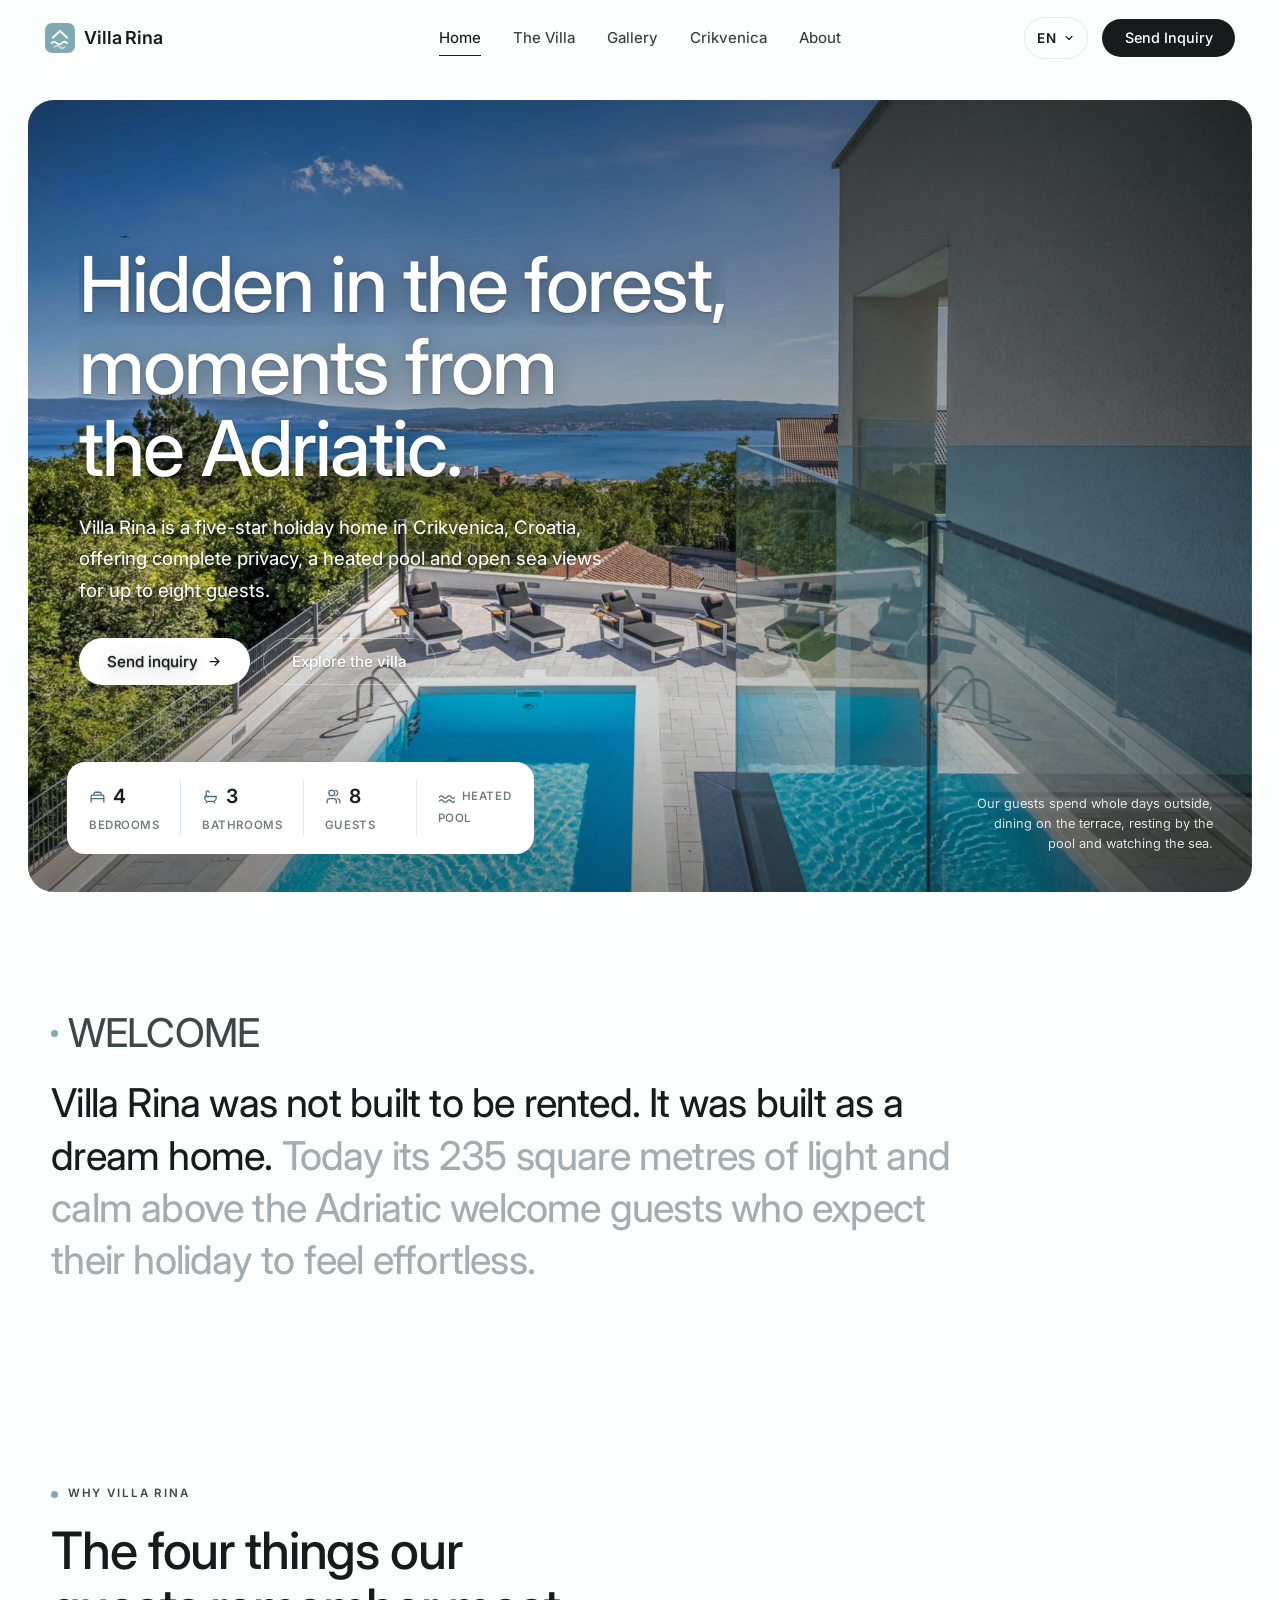
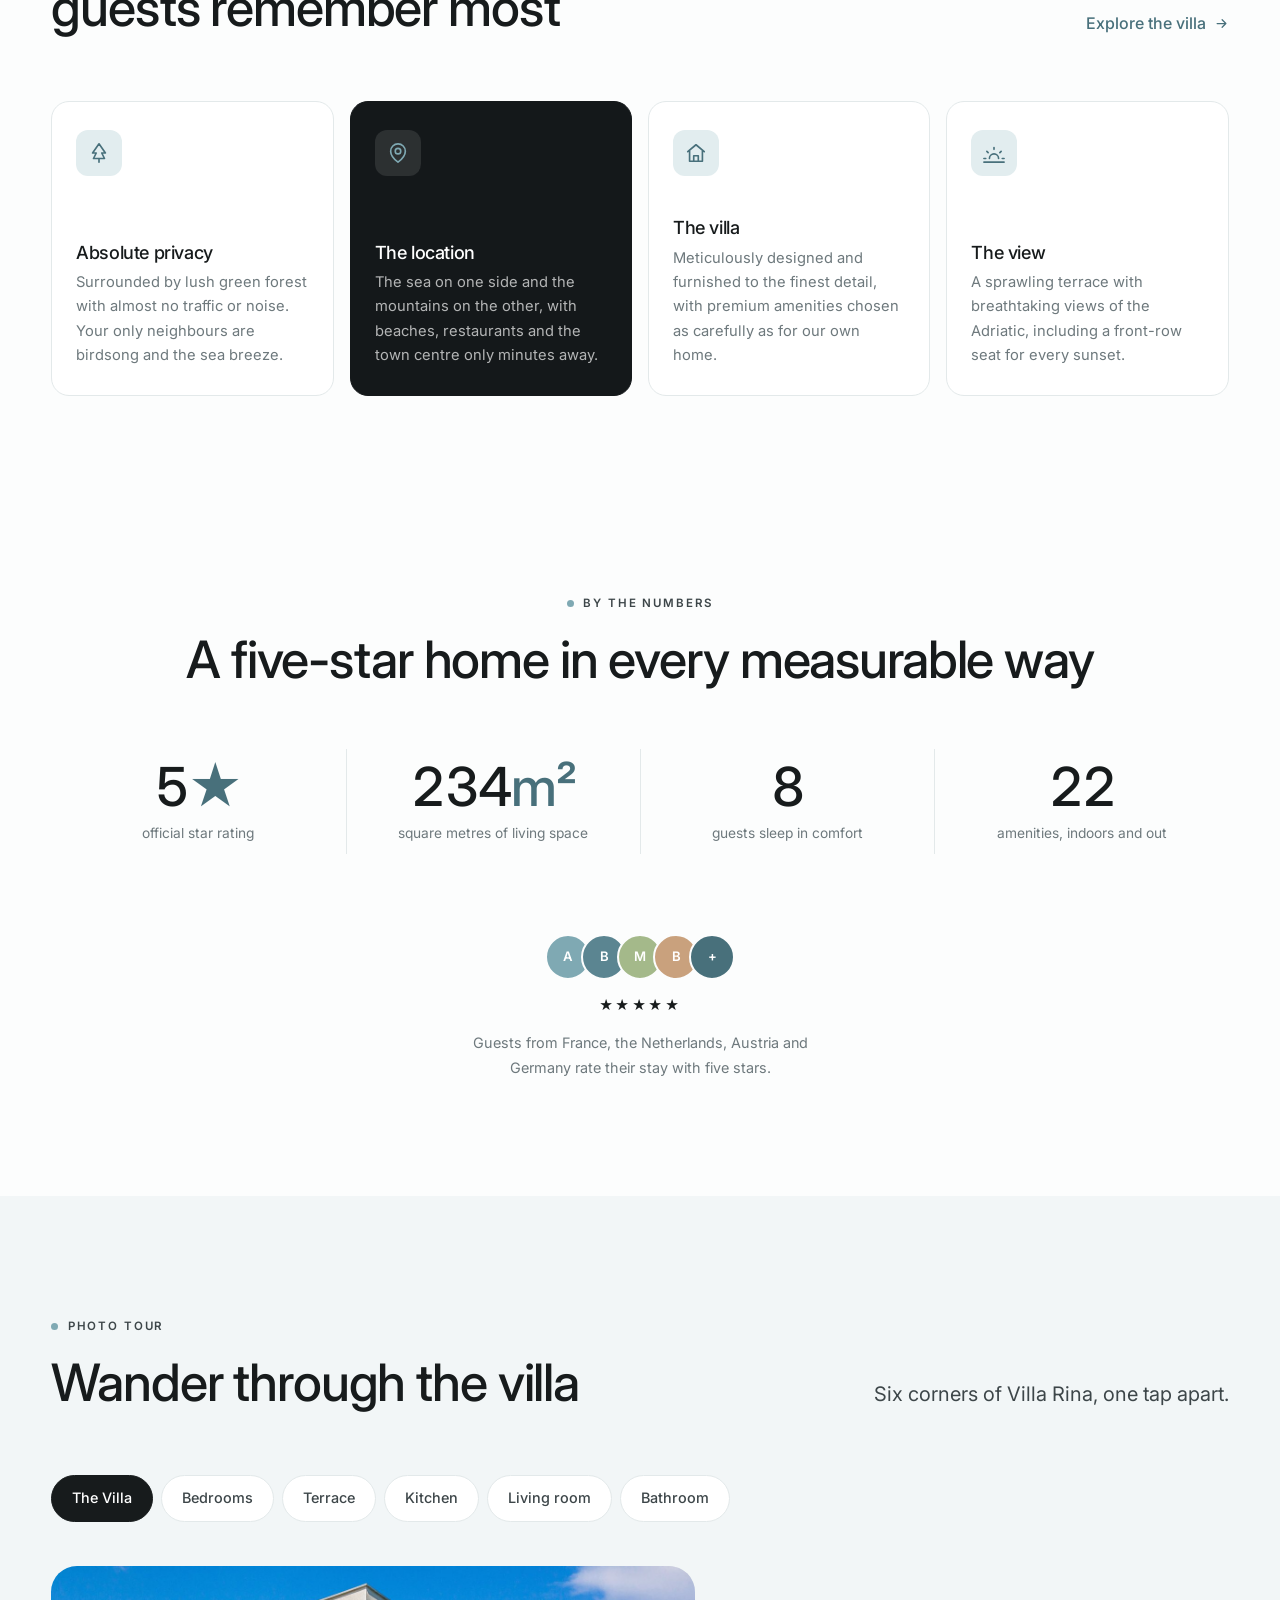
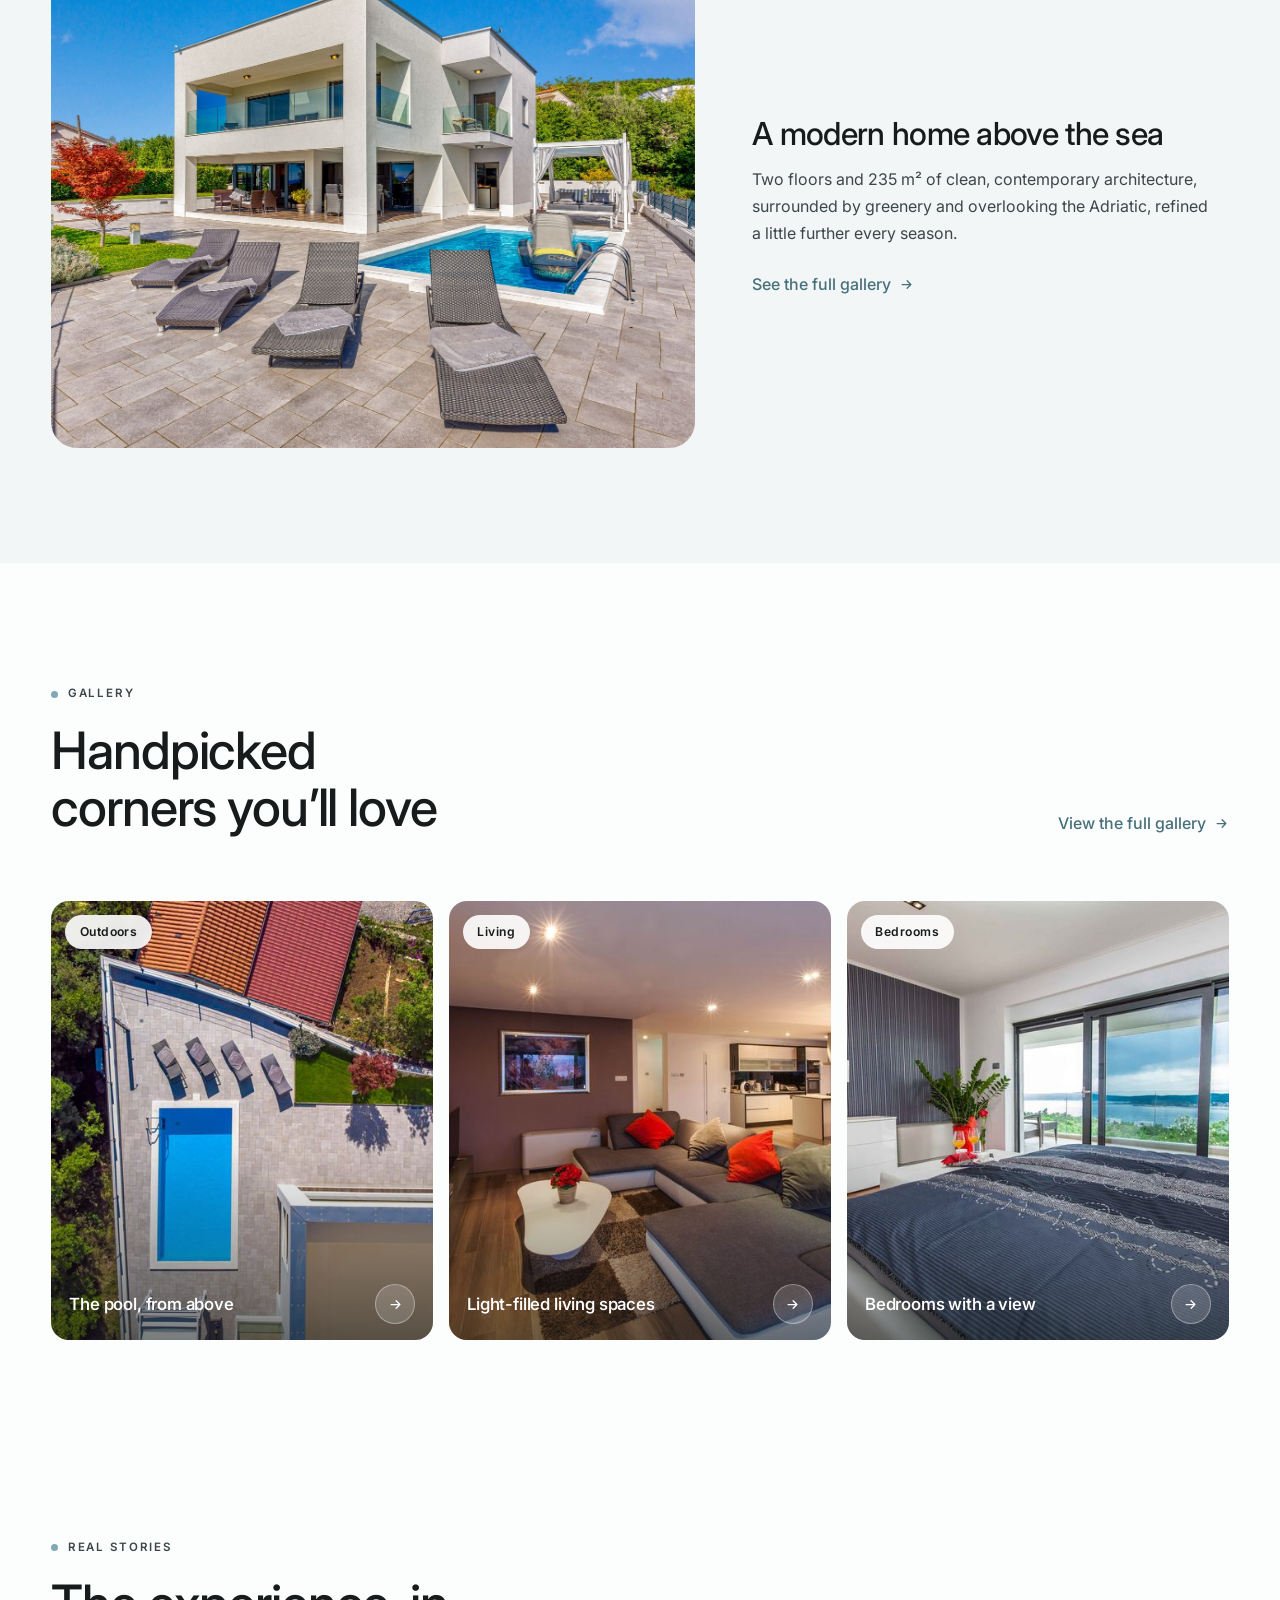
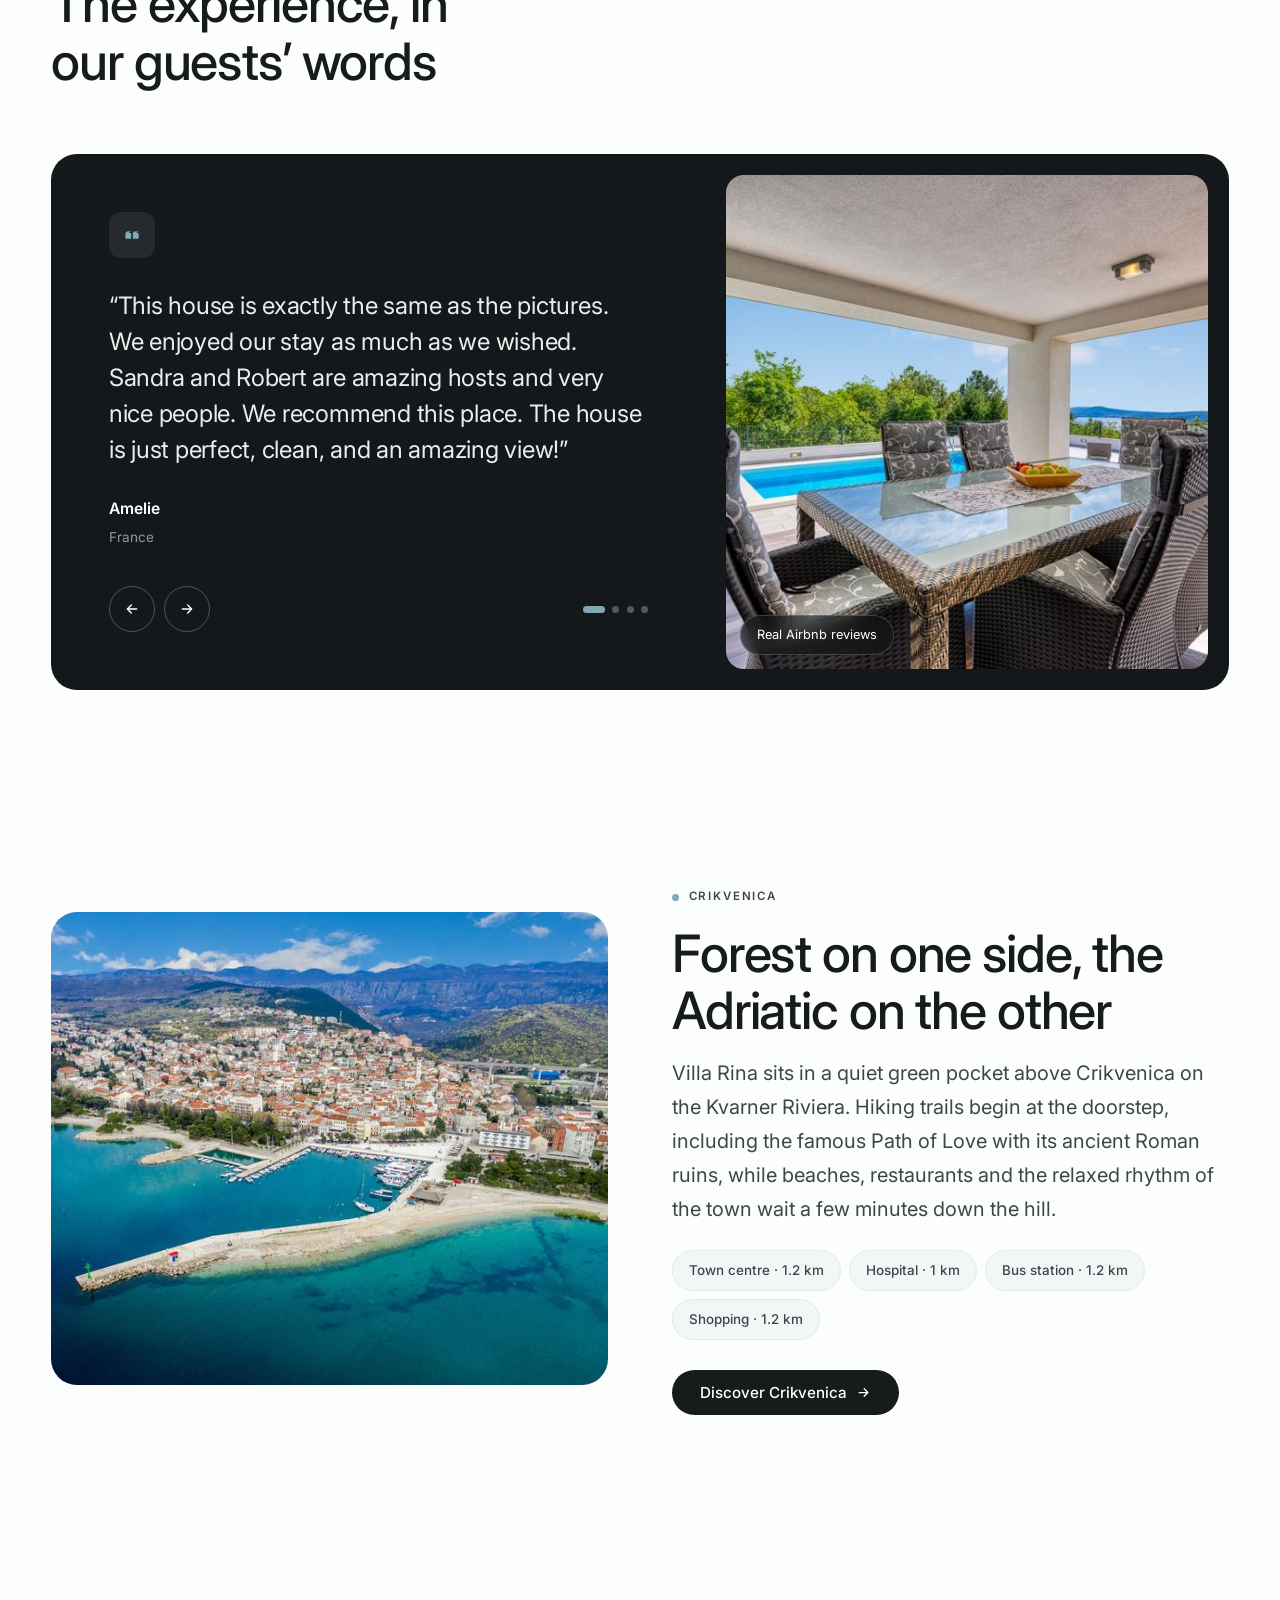
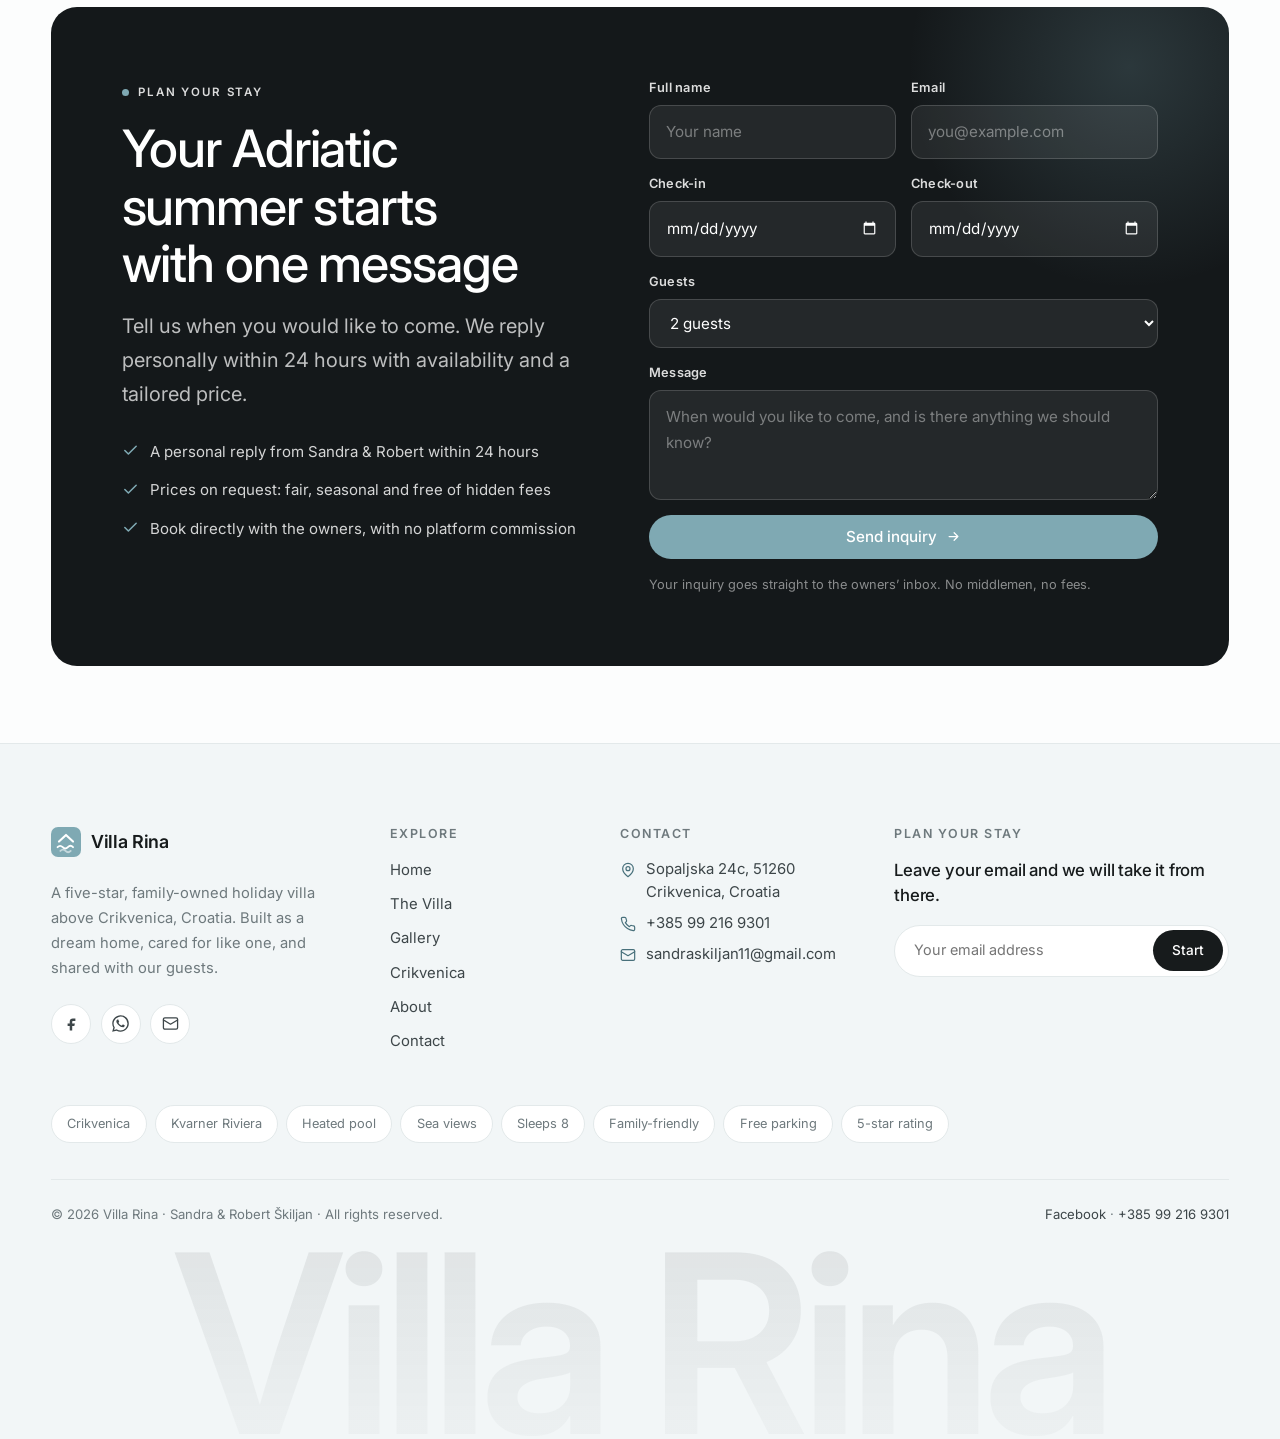
==== commit b5e0ef89: "Integrate new villa photo set, refine all copy, fix address spelling - Replace the outdated outdoor/" ====
--- a/index.html
+++ b/index.html
@@ -3,14 +3,14 @@
 <head>
   <meta charset="UTF-8">
   <meta name="viewport" content="width=device-width, initial-scale=1">
-  <title>Villa Rina — Luxury 5-Star Holiday Villa with Heated Pool in Crikvenica, Croatia</title>
-  <meta name="description" content="Villa Rina is a luxury 5-star holiday home in Crikvenica, Croatia. 4 bedrooms, 3 bathrooms, heated pool and stunning Adriatic sea views for up to 8 guests — hidden in the forest, minutes from the beach.">
+  <title>Villa Rina | Luxury 5-Star Holiday Villa with Heated Pool in Crikvenica, Croatia</title>
+  <meta name="description" content="Villa Rina is a luxury 5-star holiday home in Crikvenica, Croatia. Four bedrooms, three bathrooms, a heated pool and open Adriatic sea views for up to eight guests, hidden in the greenery just minutes from the beach.">
   <!-- TODO: update the canonical + og:url/og:image domains below to the final deployed domain -->
   <link rel="canonical" href="https://www.villa-rina.com/">
   <meta property="og:type" content="website">
   <meta property="og:site_name" content="Villa Rina">
-  <meta property="og:title" content="Villa Rina — Your Private 5-Star Escape Above the Adriatic">
-  <meta property="og:description" content="Luxury holiday villa in Crikvenica, Croatia: 4 bedrooms, heated pool, total privacy and sea views for up to 8 guests. Prices on request.">
+  <meta property="og:title" content="Villa Rina | Your Private 5-Star Escape Above the Adriatic">
+  <meta property="og:description" content="Luxury holiday villa in Crikvenica, Croatia: 4 bedrooms, heated pool, complete privacy and sea views for up to 8 guests. Prices on request.">
   <meta property="og:image" content="https://www.villa-rina.com/images/og-image.jpg">
   <meta property="og:url" content="https://www.villa-rina.com/">
   <meta name="twitter:card" content="summary_large_image">
@@ -18,7 +18,7 @@
   <link rel="preconnect" href="https://fonts.googleapis.com">
   <link rel="preconnect" href="https://fonts.gstatic.com" crossorigin>
   <link href="https://fonts.googleapis.com/css2?family=Inter:wght@300;400;500;600;700&display=swap" rel="stylesheet">
-  <link rel="preload" as="image" href="images/outdoors1r.jpg" fetchpriority="high">
+  <link rel="preload" as="image" href="images/outdoors1.jpg" fetchpriority="high">
   <link rel="stylesheet" href="css/style.css">
   <script>document.documentElement.classList.add("js");</script>
   <script type="application/ld+json">
@@ -26,16 +26,16 @@
     "@context": "https://schema.org",
     "@type": "VacationRental",
     "name": "Villa Rina",
-    "description": "Luxury 5-star holiday villa in Crikvenica, Croatia with 4 bedrooms, 3 bathrooms, a heated pool and Adriatic sea views for up to 8 guests. Surrounded by forest, minutes from the town centre and beaches.",
+    "description": "Luxury 5-star holiday villa in Crikvenica, Croatia with 4 bedrooms, 3 bathrooms, a heated pool and Adriatic sea views for up to 8 guests. Surrounded by greenery, minutes from the town centre and beaches.",
     "url": "https://www.villa-rina.com/",
     "image": [
-      "https://www.villa-rina.com/images/outdoors1r.jpg",
-      "https://www.villa-rina.com/images/outdoors2rb.jpg",
+      "https://www.villa-rina.com/images/outdoors1.jpg",
+      "https://www.villa-rina.com/images/outdoors22.jpg",
       "https://www.villa-rina.com/images/living1r.jpg"
     ],
     "address": {
       "@type": "PostalAddress",
-      "streetAddress": "Šopaljska 24c",
+      "streetAddress": "Sopaljska 24c",
       "addressLocality": "Crikvenica",
       "postalCode": "51260",
       "addressCountry": "HR"
@@ -49,7 +49,6 @@
     "numberOfBathroomsTotal": 3,
     "occupancy": { "@type": "QuantitativeValue", "maxValue": 8, "unitCode": "C62" },
     "floorSize": { "@type": "QuantitativeValue", "value": 235, "unitCode": "MTK" },
-    "yearBuilt": 2013,
     "checkinTime": "16:00",
     "checkoutTime": "10:00",
     "priceRange": "Prices on request",
@@ -72,7 +71,7 @@
   <!-- ======================== NAVIGATION ======================== -->
   <header class="site-nav">
     <div class="nav-inner">
-      <a class="nav-logo" href="index.html" data-i18n-aria="a11y.home" aria-label="Villa Rina — home">
+      <a class="nav-logo" href="index.html" data-i18n-aria="a11y.home" aria-label="Villa Rina, home">
         <svg viewBox="0 0 64 64" fill="none" aria-hidden="true"><rect width="64" height="64" rx="15" fill="#7FA9B3"/><path d="M17 31 32 17l15 14" stroke="#fff" stroke-width="4.5" stroke-linecap="round" stroke-linejoin="round"/><path d="M14 43q5.5-5.5 11 0t11 0 11 0" stroke="#fff" stroke-width="4" stroke-linecap="round"/><path d="M20 51q5.5-5.5 11 0t11 0" stroke="#fff" stroke-width="4" stroke-linecap="round" opacity=".55"/></svg>
         <span>Villa Rina</span>
       </a>
@@ -128,8 +127,8 @@
         <div class="hero-frame">
           <div class="hero-media" aria-hidden="true">
             <div class="hero-parallax" data-parallax-hero>
-              <img src="images/outdoors1r.jpg"
-                   srcset="images/thumbs/outdoors1r.jpg 800w, images/outdoors1r.jpg 2000w"
+              <img src="images/outdoors1.jpg"
+                   srcset="images/thumbs/outdoors1.jpg 800w, images/outdoors1.jpg 2000w"
                    sizes="100vw" fetchpriority="high"
                    alt="">
             </div>
@@ -140,7 +139,7 @@
               <span class="hero-line"><span data-i18n="hero.l2">moments from</span></span>
               <span class="hero-line"><span data-i18n="hero.l3">the Adriatic.</span></span>
             </h1>
-            <p class="hero-sub" data-i18n="hero.sub">Villa Rina is a five-star holiday home in Crikvenica, Croatia — total privacy, a heated pool and sea views for up to eight guests.</p>
+            <p class="hero-sub" data-i18n="hero.sub">Villa Rina is a five-star holiday home in Crikvenica, Croatia, offering complete privacy, a heated pool and open sea views for up to eight guests.</p>
             <div class="hero-ctas">
               <a class="btn btn--light" href="contact.html">
                 <span data-i18n="hero.cta1">Send inquiry</span>
@@ -172,7 +171,7 @@
             </div>
           </aside>
 
-          <p class="hero-note" data-i18n="hero.note">Guests spend whole days outside — barbecuing on the terrace, lounging by the pool, watching the sea.</p>
+          <p class="hero-note" data-i18n="hero.note">Our guests spend whole days outside, dining on the terrace, resting by the pool and watching the sea.</p>
         </div>
       </section>
 
@@ -181,7 +180,7 @@
         <div class="container">
           <div class="intro-statement" data-reveal>
             <p class="eyebrow" data-i18n="intro.eyebrow">Welcome</p>
-            <p><span data-i18n="intro.a">Villa Rina wasn’t built to be rented — it was built as a dream home.</span><span class="dim" data-i18n="intro.b"> 235 square metres of light and calm above the Adriatic, shared with guests who want a holiday that feels effortless.</span></p>
+            <p><span data-i18n="intro.a">Villa Rina was not built to be rented. It was built as a dream home.</span><span class="dim" data-i18n="intro.b"> Today its 235 square metres of light and calm above the Adriatic welcome guests who expect their holiday to feel effortless.</span></p>
           </div>
         </div>
       </section>
@@ -192,7 +191,7 @@
           <div class="section-head" data-reveal>
             <div>
               <p class="eyebrow" data-i18n="hl.eyebrow">Why Villa Rina</p>
-              <h2 class="h-1" data-i18n="hl.title">The four things guests write home about</h2>
+              <h2 class="h-1" data-i18n="hl.title">The four things our guests remember most</h2>
             </div>
             <a class="link-arrow" href="villa.html"><span data-i18n="hero.cta2">Explore the villa</span>
               <svg viewBox="0 0 24 24" fill="none" stroke="currentColor" stroke-width="2" stroke-linecap="round" stroke-linejoin="round" aria-hidden="true"><path d="M5 12h14M13 6l6 6-6 6"/></svg></a>
@@ -202,28 +201,28 @@
               <div class="card-ico"><svg viewBox="0 0 24 24" fill="none" stroke="currentColor" stroke-width="1.8" stroke-linecap="round" stroke-linejoin="round" aria-hidden="true"><path d="M12 2 5 12h4l-3 6h12l-3-6h4L12 2ZM12 18v4"/></svg></div>
               <div class="card-body">
                 <h3 data-i18n="hl.1.t">Absolute privacy</h3>
-                <p data-i18n="hl.1.d">Surrounded by lush green forest with almost zero traffic or noise — your only neighbours are birdsong and the breeze.</p>
+                <p data-i18n="hl.1.d">Surrounded by lush green forest with almost no traffic or noise. Your only neighbours are birdsong and the sea breeze.</p>
               </div>
             </article>
             <article class="card card--dark" data-reveal>
               <div class="card-ico"><svg viewBox="0 0 24 24" fill="none" stroke="currentColor" stroke-width="1.8" stroke-linecap="round" stroke-linejoin="round" aria-hidden="true"><path d="M20 10c0 6-8 12-8 12s-8-6-8-12a8 8 0 1 1 16 0Z"/><circle cx="12" cy="10" r="3"/></svg></div>
               <div class="card-body">
                 <h3 data-i18n="hl.2.t">The location</h3>
-                <p data-i18n="hl.2.d">Sea on one side, mountains on the other — beaches, restaurants and the town centre are all just minutes away.</p>
+                <p data-i18n="hl.2.d">The sea on one side and the mountains on the other, with beaches, restaurants and the town centre only minutes away.</p>
               </div>
             </article>
             <article class="card" data-reveal>
               <div class="card-ico"><svg viewBox="0 0 24 24" fill="none" stroke="currentColor" stroke-width="1.8" stroke-linecap="round" stroke-linejoin="round" aria-hidden="true"><path d="M3 10.5 12 3l9 7.5M5 9.5V21h14V9.5M9.5 21v-6h5v6"/></svg></div>
               <div class="card-body">
                 <h3 data-i18n="hl.3.t">The villa</h3>
-                <p data-i18n="hl.3.d">Meticulously designed and furnished to the greatest detail, with premium amenities chosen as if for our own home — because it is.</p>
+                <p data-i18n="hl.3.d">Meticulously designed and furnished to the finest detail, with premium amenities chosen as carefully as for our own home.</p>
               </div>
             </article>
             <article class="card" data-reveal>
               <div class="card-ico"><svg viewBox="0 0 24 24" fill="none" stroke="currentColor" stroke-width="1.8" stroke-linecap="round" stroke-linejoin="round" aria-hidden="true"><path d="M17 18a5 5 0 0 0-10 0M12 6v2M4.2 10.2l1.4 1.4M1 18h2M21 18h2M18.4 11.6l1.4-1.4M23 22H1"/></svg></div>
               <div class="card-body">
                 <h3 data-i18n="hl.4.t">The view</h3>
-                <p data-i18n="hl.4.d">A sprawling terrace with stunning views over the Adriatic — sunsets included, every single evening.</p>
+                <p data-i18n="hl.4.d">A sprawling terrace with breathtaking views of the Adriatic, including a front-row seat for every sunset.</p>
               </div>
             </article>
           </div>
@@ -248,11 +247,11 @@
             </div>
             <div class="stat" data-reveal>
               <p class="stat-num" data-count="8"><span class="stat-value">8</span></p>
-              <p class="stat-cap" data-i18n="stats.3.c">guests sleep comfortably</p>
+              <p class="stat-cap" data-i18n="stats.3.c">guests sleep in comfort</p>
             </div>
             <div class="stat" data-reveal>
-              <p class="stat-num" data-count="2013"><span class="stat-value">2013</span></p>
-              <p class="stat-cap" data-i18n="stats.4.c">built — and improved every year</p>
+              <p class="stat-num" data-count="22"><span class="stat-value">22</span></p>
+              <p class="stat-cap" data-i18n="stats.4.c">amenities, indoors and out</p>
             </div>
           </div>
           <div class="guests-strip" data-reveal>
@@ -264,7 +263,7 @@
               <span class="avatar avatar--5">+</span>
             </div>
             <p class="stars" aria-hidden="true">★★★★★</p>
-            <p data-i18n="stats.guests">Guests from France, the Netherlands, Austria and Germany rate their stay five stars.</p>
+            <p data-i18n="stats.guests">Guests from France, the Netherlands, Austria and Germany rate their stay with five stars.</p>
           </div>
         </div>
       </section>
@@ -289,12 +288,12 @@
           </div>
           <div class="tour-body" data-reveal>
             <div class="tour-media">
-              <img class="is-active" src="images/outdoors2rf.jpg" alt="Villa Rina seen across the heated pool with outdoor dining in the background">
+              <img class="is-active" src="images/outdoors3.jpg" alt="Villa Rina with its pool and sun loungers on a summer day">
               <img src="" alt="" aria-hidden="true">
             </div>
             <div class="tour-text" role="tabpanel" aria-live="polite">
               <h3 class="tour-swap" data-tour-title data-i18n="tour.villa.t">A modern home above the sea</h3>
-              <p class="tour-swap" data-tour-desc data-i18n="tour.villa.d">Built in 2013 and refined every year since, Villa Rina spreads 235 m² across two floors of clean, modern architecture — wrapped in forest, overlooking the Adriatic.</p>
+              <p class="tour-swap" data-tour-desc data-i18n="tour.villa.d">Two floors and 235 m² of clean, contemporary architecture, surrounded by greenery and overlooking the Adriatic, refined a little further every season.</p>
               <a class="link-arrow" href="gallery.html"><span data-i18n="tour.link">See the full gallery</span>
                 <svg viewBox="0 0 24 24" fill="none" stroke="currentColor" stroke-width="2" stroke-linecap="round" stroke-linejoin="round" aria-hidden="true"><path d="M5 12h14M13 6l6 6-6 6"/></svg></a>
             </div>
@@ -310,15 +309,15 @@
               <p class="eyebrow" data-i18n="gt.eyebrow">Gallery</p>
               <h2 class="h-1" data-i18n="gt.title">Handpicked corners you’ll love</h2>
             </div>
-            <a class="link-arrow" href="gallery.html"><span data-i18n="gt.link">View all 35 photos</span>
+            <a class="link-arrow" href="gallery.html"><span data-i18n="gt.link">View the full gallery</span>
               <svg viewBox="0 0 24 24" fill="none" stroke="currentColor" stroke-width="2" stroke-linecap="round" stroke-linejoin="round" aria-hidden="true"><path d="M5 12h14M13 6l6 6-6 6"/></svg></a>
           </div>
           <div class="img-cards" data-reveal-group>
             <a class="img-card" href="gallery.html" data-reveal>
-              <img src="images/thumbs/outdoors2rf.jpg" srcset="images/thumbs/outdoors2rf.jpg 800w, images/outdoors2rf.jpg 1600w" sizes="(max-width: 768px) 92vw, 30vw" loading="lazy" alt="Heated pool with the villa and outdoor dining area in the background">
+              <img src="images/thumbs/outdoors26.jpg" srcset="images/thumbs/outdoors26.jpg 800w, images/outdoors26.jpg 1600w" sizes="(max-width: 768px) 92vw, 30vw" loading="lazy" alt="The pool and sun terrace of Villa Rina seen from above">
               <span class="img-card-tag" data-i18n="cat.outdoors">Outdoors</span>
               <span class="img-card-foot">
-                <strong data-i18n="gt.1.t">Pool, pergola &amp; sea view</strong>
+                <strong data-i18n="gt.1.t">The pool, from above</strong>
                 <span class="go"><svg viewBox="0 0 24 24" fill="none" stroke="currentColor" stroke-width="2" stroke-linecap="round" stroke-linejoin="round" aria-hidden="true"><path d="M5 12h14M13 6l6 6-6 6"/></svg></span>
               </span>
             </a>
@@ -331,7 +330,7 @@
               </span>
             </a>
             <a class="img-card" href="gallery.html" data-reveal>
-              <img src="images/thumbs/bedroom5r.jpg" srcset="images/thumbs/bedroom5r.jpg 800w, images/bedroom5r.jpg 1600w" sizes="(max-width: 768px) 92vw, 30vw" loading="lazy" alt="View of the pool and the Adriatic sea from a bedroom balcony">
+              <img src="images/thumbs/bedroom3r.jpg" srcset="images/thumbs/bedroom3r.jpg 800w, images/bedroom3r.jpg 1600w" sizes="(max-width: 768px) 92vw, 30vw" loading="lazy" alt="Calm double bedroom with a sea view">
               <span class="img-card-tag" data-i18n="cat.bedrooms">Bedrooms</span>
               <span class="img-card-foot">
                 <strong data-i18n="gt.3.t">Bedrooms with a view</strong>
@@ -358,11 +357,11 @@
               </div>
               <div class="testi-slides">
                 <figure class="testi-slide is-active">
-                  <blockquote data-i18n="testi.1.q">“This house is exactly the same as the pictures. We enjoyed our stay as much as we wished. Sandra and Robert are amazing hosts and very nice people. We recommend this place — the house is just perfect, clean, and an amazing view!”</blockquote>
+                  <blockquote data-i18n="testi.1.q">“This house is exactly the same as the pictures. We enjoyed our stay as much as we wished. Sandra and Robert are amazing hosts and very nice people. We recommend this place. The house is just perfect, clean, and an amazing view!”</blockquote>
                   <figcaption class="testi-who"><strong>Amelie</strong><span data-i18n="testi.1.c">France</span></figcaption>
                 </figure>
                 <figure class="testi-slide">
-                  <blockquote data-i18n="testi.2.q">“This is a fantastic, beautiful house! Modern and very clean villa with large bedrooms and private bathrooms. The house has everything you need; great swimming pool, beautiful views, very complete kitchen! We had an amazing stay with family — 4 adults and 3 children.”</blockquote>
+                  <blockquote data-i18n="testi.2.q">“This is a fantastic, beautiful house! Modern and very clean villa with large bedrooms and private bathrooms. The house has everything you need; great swimming pool, beautiful views, very complete kitchen! We had an amazing stay with family, 4 adults and 3 children.”</blockquote>
                   <figcaption class="testi-who"><strong>Bart</strong><span data-i18n="testi.2.c">Netherlands</span></figcaption>
                 </figure>
                 <figure class="testi-slide">
@@ -388,7 +387,7 @@
             </div>
             <div class="testi-media">
               <div class="testi-media-frame">
-                <img src="images/thumbs/outdoors6r.jpg" srcset="images/thumbs/outdoors6r.jpg 800w, images/outdoors6r.jpg 1600w" sizes="(max-width: 1024px) 92vw, 38vw" loading="lazy" alt="Covered terrace dining area seen across the pool at Villa Rina">
+                <img src="images/thumbs/outdoors7.jpg" srcset="images/thumbs/outdoors7.jpg 800w, images/outdoors7.jpg 1600w" sizes="(max-width: 1024px) 92vw, 38vw" loading="lazy" alt="Outdoor dining table at Villa Rina with a view of the Adriatic">
                 <span class="testi-media-chip" data-i18n="testi.chip">Real Airbnb reviews</span>
               </div>
             </div>
@@ -401,12 +400,12 @@
         <div class="container">
           <div class="split">
             <div class="split-media" data-reveal="scale">
-              <img src="images/thumbs/outdoors4r.jpg" srcset="images/thumbs/outdoors4r.jpg 800w, images/outdoors4r.jpg 2000w" sizes="(max-width: 768px) 92vw, 46vw" loading="lazy" alt="Aerial view of Villa Rina within its green forested neighbourhood above Crikvenica">
+              <img src="images/thumbs/outdoors28.jpg" srcset="images/thumbs/outdoors28.jpg 800w, images/outdoors28.jpg 2000w" sizes="(max-width: 768px) 92vw, 46vw" loading="lazy" alt="Aerial view of Crikvenica with its harbour and town beach">
             </div>
             <div data-reveal>
               <p class="eyebrow" data-i18n="lt.eyebrow">Crikvenica</p>
               <h2 class="h-1" data-i18n="lt.title">Forest on one side, the Adriatic on the other</h2>
-              <p class="lead" style="margin-top:1rem" data-i18n="lt.d">Villa Rina sits in a quiet green pocket above Crikvenica on the Kvarner Riviera. Hiking trails start at the doorstep — including the famous Path of Love with its ancient Roman ruins — while beaches, restaurants and the town’s easy rhythm wait a few minutes down the hill.</p>
+              <p class="lead" style="margin-top:1rem" data-i18n="lt.d">Villa Rina sits in a quiet green pocket above Crikvenica on the Kvarner Riviera. Hiking trails begin at the doorstep, including the famous Path of Love with its ancient Roman ruins, while beaches, restaurants and the relaxed rhythm of the town wait a few minutes down the hill.</p>
               <ul class="pill-list">
                 <li data-i18n="lt.p1">Town centre · 1.2 km</li>
                 <li data-i18n="lt.p2">Hospital · 1 km</li>
@@ -430,11 +429,11 @@
               <div class="cta-copy">
                 <p class="eyebrow eyebrow--light" data-i18n="cta.eyebrow">Plan your stay</p>
                 <h2 class="h-1" data-i18n="cta.title">Your Adriatic summer starts with one message</h2>
-                <p class="lead" style="margin-top:1rem" data-i18n="cta.d">Tell us when you’d like to come. We reply personally within 24 hours, with availability and a tailored price.</p>
+                <p class="lead" style="margin-top:1rem" data-i18n="cta.d">Tell us when you would like to come. We reply personally within 24 hours with availability and a tailored price.</p>
                 <ul class="cta-points">
                   <li><svg viewBox="0 0 24 24" fill="none" stroke="currentColor" stroke-width="2.2" stroke-linecap="round" stroke-linejoin="round" aria-hidden="true"><path d="M20 6 9 17l-5-5"/></svg><span data-i18n="cta.p1">A personal reply from Sandra &amp; Robert within 24 hours</span></li>
-                  <li><svg viewBox="0 0 24 24" fill="none" stroke="currentColor" stroke-width="2.2" stroke-linecap="round" stroke-linejoin="round" aria-hidden="true"><path d="M20 6 9 17l-5-5"/></svg><span data-i18n="cta.p2">Prices on request — fair, seasonal, with no hidden fees</span></li>
-                  <li><svg viewBox="0 0 24 24" fill="none" stroke="currentColor" stroke-width="2.2" stroke-linecap="round" stroke-linejoin="round" aria-hidden="true"><path d="M20 6 9 17l-5-5"/></svg><span data-i18n="cta.p3">Book directly with the owners, no platform commission</span></li>
+                  <li><svg viewBox="0 0 24 24" fill="none" stroke="currentColor" stroke-width="2.2" stroke-linecap="round" stroke-linejoin="round" aria-hidden="true"><path d="M20 6 9 17l-5-5"/></svg><span data-i18n="cta.p2">Prices on request: fair, seasonal and free of hidden fees</span></li>
+                  <li><svg viewBox="0 0 24 24" fill="none" stroke="currentColor" stroke-width="2.2" stroke-linecap="round" stroke-linejoin="round" aria-hidden="true"><path d="M20 6 9 17l-5-5"/></svg><span data-i18n="cta.p3">Book directly with the owners, with no platform commission</span></li>
                 </ul>
               </div>
               <!-- Compact inquiry form — submits via FormSubmit to the owners' inbox -->
@@ -492,7 +491,7 @@
                     <svg viewBox="0 0 24 24" fill="none" stroke="currentColor" stroke-width="2" stroke-linecap="round" stroke-linejoin="round" aria-hidden="true"><path d="M5 12h14M13 6l6 6-6 6"/></svg>
                   </button>
                 </div>
-                <p class="form-note" data-i18n="form.note">Your inquiry goes straight to the owners’ inbox — no middlemen, no fees.</p>
+                <p class="form-note" data-i18n="form.note">Your inquiry goes straight to the owners’ inbox. No middlemen, no fees.</p>
               </form>
             </div>
           </div>
@@ -506,11 +505,11 @@
       <div class="container">
         <div class="footer-top">
           <div class="footer-brand">
-            <a class="nav-logo" href="index.html" data-i18n-aria="a11y.home" aria-label="Villa Rina — home">
+            <a class="nav-logo" href="index.html" data-i18n-aria="a11y.home" aria-label="Villa Rina, home">
               <svg viewBox="0 0 64 64" fill="none" aria-hidden="true"><rect width="64" height="64" rx="15" fill="#7FA9B3"/><path d="M17 31 32 17l15 14" stroke="#fff" stroke-width="4.5" stroke-linecap="round" stroke-linejoin="round"/><path d="M14 43q5.5-5.5 11 0t11 0 11 0" stroke="#fff" stroke-width="4" stroke-linecap="round"/><path d="M20 51q5.5-5.5 11 0t11 0" stroke="#fff" stroke-width="4" stroke-linecap="round" opacity=".55"/></svg>
               <span>Villa Rina</span>
             </a>
-            <p data-i18n="f.blurb">A five-star, family-owned holiday villa above Crikvenica, Croatia — built in 2013 as a dream home and shared with guests ever since.</p>
+            <p data-i18n="f.blurb">A five-star, family-owned holiday villa above Crikvenica, Croatia. Built as a dream home, cared for like one, and shared with our guests.</p>
             <div class="footer-socials">
               <a href="https://www.facebook.com/villa.rina.92" target="_blank" rel="noopener" aria-label="Facebook">
                 <svg viewBox="0 0 24 24" aria-hidden="true"><path fill="currentColor" d="M14 8.5h3.5V5H14a4.5 4.5 0 0 0-4.5 4.5V12H6.5v3.5h3V22H13v-6.5h3l.8-3.5H13V9.3c0-.5.4-.8 1-.8Z"/></svg>
@@ -537,14 +536,14 @@
           <div class="footer-col">
             <h4 data-i18n="f.contactT">Contact</h4>
             <ul class="footer-contact">
-              <li><svg viewBox="0 0 24 24" fill="none" stroke="currentColor" stroke-width="1.8" stroke-linecap="round" stroke-linejoin="round" aria-hidden="true"><path d="M20 10c0 6-8 12-8 12s-8-6-8-12a8 8 0 1 1 16 0Z"/><circle cx="12" cy="10" r="3"/></svg><span>Šopaljska 24c, 51260 Crikvenica, Croatia</span></li>
+              <li><svg viewBox="0 0 24 24" fill="none" stroke="currentColor" stroke-width="1.8" stroke-linecap="round" stroke-linejoin="round" aria-hidden="true"><path d="M20 10c0 6-8 12-8 12s-8-6-8-12a8 8 0 1 1 16 0Z"/><circle cx="12" cy="10" r="3"/></svg><span>Sopaljska 24c, 51260 Crikvenica, Croatia</span></li>
               <li><svg viewBox="0 0 24 24" fill="none" stroke="currentColor" stroke-width="1.8" stroke-linecap="round" stroke-linejoin="round" aria-hidden="true"><path d="M22 16.9v3a2 2 0 0 1-2.2 2 19.8 19.8 0 0 1-8.6-3A19.5 19.5 0 0 1 5.1 12.8a19.8 19.8 0 0 1-3-8.6A2 2 0 0 1 4.1 2h3a2 2 0 0 1 2 1.7c.1 1 .4 2 .7 2.9a2 2 0 0 1-.5 2.1L8 10a16 16 0 0 0 6 6l1.3-1.3a2 2 0 0 1 2.1-.5c.9.3 1.9.6 2.9.7a2 2 0 0 1 1.7 2Z"/></svg><a href="tel:+385992169301">+385 99 216 9301</a></li>
               <li><svg viewBox="0 0 24 24" fill="none" stroke="currentColor" stroke-width="1.8" stroke-linecap="round" stroke-linejoin="round" aria-hidden="true"><rect x="2" y="4" width="20" height="16" rx="2"/><path d="m22 7-10 6L2 7"/></svg><a href="mailto:sandraskiljan11@gmail.com">sandraskiljan11@gmail.com</a></li>
             </ul>
           </div>
           <div class="footer-col footer-teaser">
             <h4 data-i18n="f.teaserT">Plan your stay</h4>
-            <p data-i18n="f.teaser">Tell us where to reach you and we’ll take it from there.</p>
+            <p data-i18n="f.teaser">Leave your email and we will take it from there.</p>
             <form class="mini-inquiry" data-mini-inquiry>
               <input type="email" required data-i18n-ph="f.ph" placeholder="Your email address" data-i18n-aria="f.ph" aria-label="Your email address">
               <button class="btn btn--dark" type="submit" data-i18n="f.start">Start</button>
--- a/css/style.css
+++ b/css/style.css
@@ -607,13 +607,14 @@
   inset: 0;
   z-index: -1;
   background:
-    linear-gradient(200deg, rgba(10, 18, 20, 0.5) 0%, rgba(10, 18, 20, 0.12) 45%, rgba(10, 18, 20, 0) 60%),
-    linear-gradient(0deg, rgba(10, 18, 20, 0.38) 0%, rgba(10, 18, 20, 0) 34%);
+    linear-gradient(200deg, rgba(10, 18, 20, 0.62) 0%, rgba(10, 18, 20, 0.28) 48%, rgba(10, 18, 20, 0.02) 66%),
+    linear-gradient(0deg, rgba(10, 18, 20, 0.44) 0%, rgba(10, 18, 20, 0) 38%);
 }
 .hero-content {
   padding: clamp(6.5rem, 12vw, 9rem) clamp(1.5rem, 4vw, 4rem) clamp(9rem, 16vw, 4rem);
   color: var(--white);
   max-width: 880px;
+  text-shadow: 0 1px 2px rgba(10, 18, 20, 0.35), 0 4px 26px rgba(10, 18, 20, 0.4);
 }
 .hero-title {
   font-size: clamp(2.5rem, 5.4vw + 0.5rem, 4.9rem);
@@ -639,7 +640,8 @@
   margin-top: 1.4rem;
   max-width: 46ch;
   font-size: clamp(1rem, 0.4vw + 0.92rem, 1.16rem);
-  color: rgba(255, 255, 255, 0.88);
+  font-weight: 450;
+  color: rgba(255, 255, 255, 0.97);
   opacity: 0;
   animation: heroFade 1s ease 0.65s forwards;
 }
@@ -1516,7 +1518,10 @@
   position: absolute;
   inset: 0;
   z-index: -1;
-  background: linear-gradient(0deg, rgba(10, 18, 20, 0.55), rgba(10, 18, 20, 0.05) 55%);
+  background: linear-gradient(0deg, rgba(10, 18, 20, 0.62), rgba(10, 18, 20, 0.08) 58%);
+}
+.page-hero-content {
+  text-shadow: 0 1px 2px rgba(10, 18, 20, 0.35), 0 4px 26px rgba(10, 18, 20, 0.4);
 }
 .page-hero-media {
   position: absolute;
